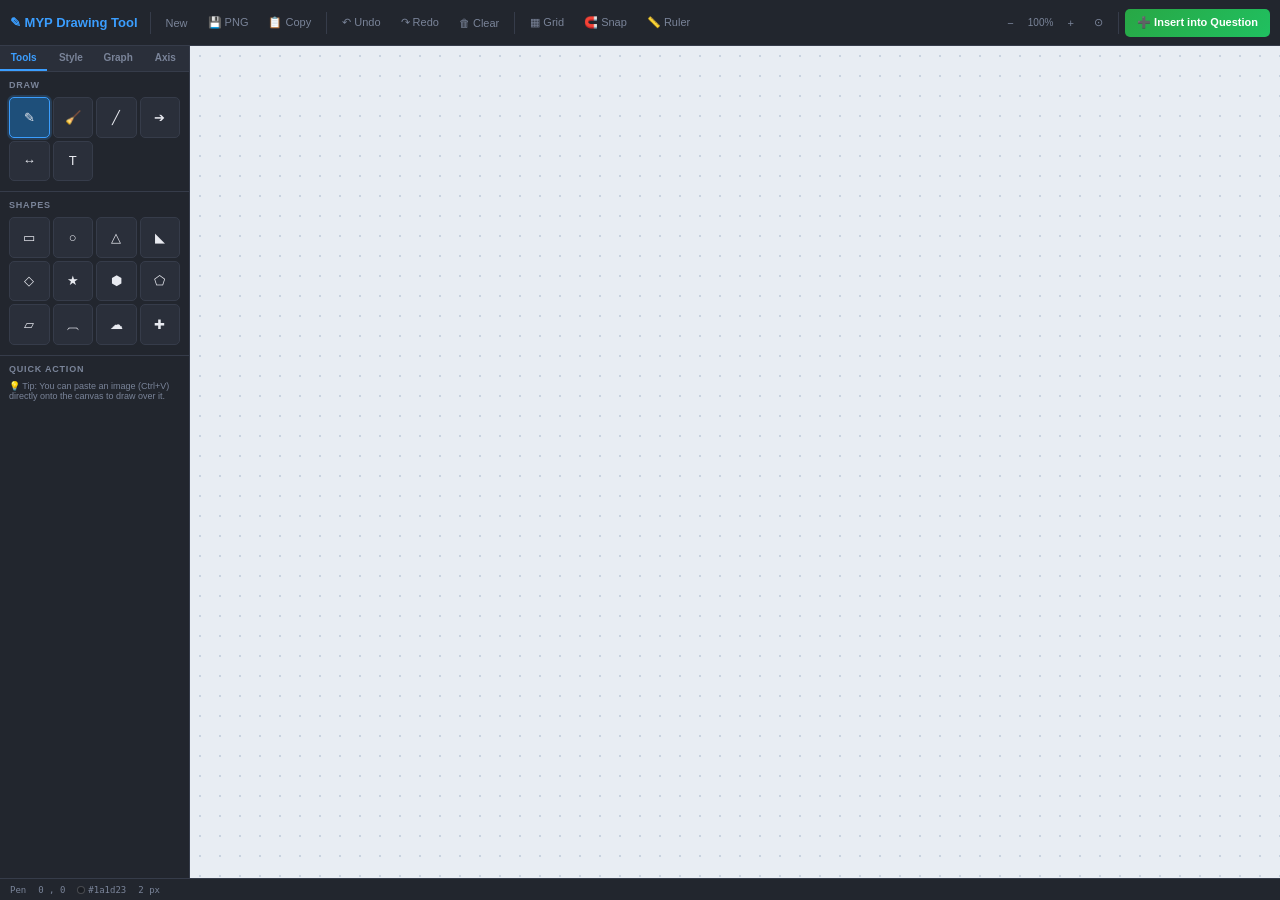
==== drawing-tool.html @ 0ff322f6 "Huge New Update! There is a new added language and there is a new UI. Enjoy!" ====
<!DOCTYPE html>
<html lang="en">
<head>
<meta charset="UTF-8">
<meta name="viewport" content="width=device-width, initial-scale=1.0">
<title>MYP Drawing Tool</title>
<style>
:root{--bg:#1a1d23;--panel:#22262e;--panel2:#2a2f3a;--border:#363c4a;
  --blue:#3b9eff;--bd:#1e4f7a;--green:#3ddc84;--red:#ff5f57;--text:#e8eaf0;--muted:#7a8499;}
*,*::before,*::after{box-sizing:border-box;margin:0;padding:0;}
body{font-family:-apple-system,BlinkMacSystemFont,'Segoe UI',Arial,sans-serif;background:var(--bg);color:var(--text);height:100vh;
  display:flex;flex-direction:column;overflow:hidden;-webkit-font-smoothing:antialiased;}

/* TOPBAR */
#tb{height:46px;background:var(--panel);border-bottom:1px solid var(--border);display:flex;
  align-items:center;padding:0 10px;gap:2px;flex-shrink:0;z-index:50;}
.brand{font-size:13px;font-weight:700;color:var(--blue);margin-right:6px;white-space:nowrap;}
.sp{width:1px;height:22px;background:var(--border);margin:0 4px;flex-shrink:0;}
.tsp{flex:1;}
.b{height:28px;padding:0 8px;border:1px solid transparent;border-radius:5px;background:transparent;
  color:var(--muted);font-family:-apple-system,BlinkMacSystemFont,'Segoe UI',Arial,sans-serif;font-size:11px;font-weight:500;cursor:pointer;
  display:flex;align-items:center;gap:3px;transition:all .12s;white-space:nowrap;flex-shrink:0;}
.b:hover{background:var(--panel2);color:var(--text);border-color:var(--border);}
.b.active{background:var(--bd);color:var(--blue);border-color:var(--blue);}
#ins-btn{height:28px;padding:0 12px;border:none;border-radius:5px;
  background:linear-gradient(135deg,#28a745,#20c060);color:#fff;font-family:-apple-system,BlinkMacSystemFont,'Segoe UI',Arial,sans-serif;
  font-size:11px;font-weight:700;cursor:pointer;white-space:nowrap;flex-shrink:0;transition:opacity .12s;}
#ins-btn:hover{opacity:.85;}

/* BODY */
#body{display:flex;flex:1;overflow:hidden;}

/* SIDEBAR */
#sb{width:190px;background:var(--panel);border-right:1px solid var(--border);
  display:flex;flex-direction:column;flex-shrink:0;overflow:hidden;}
#tabs{display:flex;background:var(--panel2);border-bottom:1px solid var(--border);flex-shrink:0;}
.tab{flex:1;padding:6px 2px;border:none;background:transparent;color:var(--muted);
  font-weight:600;font-size:10px;cursor:pointer;
  border-bottom:2px solid transparent;transition:all .12s;text-align:center;}
.tab:hover{color:var(--text);}
.tab.on{color:var(--blue);border-bottom-color:var(--blue);}
.tp{display:none;flex-direction:column;overflow-y:auto;flex:1;}
.tp.on{display:flex;}
.tp::-webkit-scrollbar{width:3px;}
.tp::-webkit-scrollbar-thumb{background:var(--border);border-radius:2px;}
.sec{padding:8px 9px 10px;border-bottom:1px solid var(--border);}
.sec:last-child{border-bottom:none;}
.st{font-size:9px;font-weight:700;letter-spacing:.8px;text-transform:uppercase;color:var(--muted);margin-bottom:7px;}
.tg{display:grid;grid-template-columns:repeat(4,1fr);gap:3px;}
.tool{aspect-ratio:1;background:var(--panel2);border:1px solid var(--border);border-radius:5px;
  font-size:13px;cursor:pointer;display:flex;align-items:center;justify-content:center;
  transition:all .12s;position:relative;user-select:none;}
.tool:hover{border-color:var(--blue);background:#1e3a54;}
.tool.on{border-color:var(--blue);background:var(--bd);box-shadow:0 0 0 2px rgba(59,158,255,.2);}
.sw-grid{display:grid;grid-template-columns:repeat(5,1fr);gap:3px;margin-bottom:5px;}
.sw{aspect-ratio:1;border-radius:50%;cursor:pointer;border:2px solid transparent;transition:transform .12s,border-color .12s;}
.sw:hover{transform:scale(1.18);}
.sw.on{border-color:#fff;transform:scale(1.1);}
.crow{display:flex;align-items:center;gap:5px;margin-top:3px;}
.crow label{font-size:9px;color:var(--muted);flex:1;}
.crow input[type=color]{width:24px;height:20px;border:1px solid var(--border);border-radius:3px;cursor:pointer;padding:1px;background:var(--panel2);}
.sr{display:flex;align-items:center;gap:5px;margin-bottom:5px;}
.sr label{font-size:9px;color:var(--muted);width:44px;flex-shrink:0;}
.sr input[type=range]{flex:1;height:3px;accent-color:var(--blue);cursor:pointer;}
.sv{font-size:9px;color:var(--blue);width:20px;text-align:right;flex-shrink:0;}

.mr{display:flex;gap:3px;flex-wrap:wrap;}
.mb{flex:1;min-width:26px;padding:4px 2px;background:var(--panel2);border:1px solid var(--border);
  border-radius:4px;color:var(--muted);font-size:9px;font-weight:500;cursor:pointer;text-align:center;transition:all .12s;}
.mb:hover{color:var(--text);border-color:var(--blue);}
.mb.on{background:var(--bd);color:var(--blue);border-color:var(--blue);}

.fb{width:100%;padding:6px;background:var(--blue);border:none;border-radius:5px;color:#fff;
  font-size:11px;font-weight:600;cursor:pointer;transition:background .12s;margin-top:3px;}
.fb:hover{background:#5aacff;}
.fb.danger{background:#7a1515;} .fb.danger:hover{background:#c0392b;}

.rp{display:flex;gap:3px;margin-bottom:4px;}
.rp input{flex:1;width:0;background:var(--panel2);border:1px solid var(--border);border-radius:4px;
  padding:3px 5px;color:var(--text);font-family:monospace;font-size:10px;outline:none;}
.rp input:focus{border-color:var(--blue);}

.fnrow{display:flex;align-items:center;gap:3px;margin-bottom:4px;}
.fdot{width:9px;height:9px;border-radius:50%;flex-shrink:0;cursor:pointer;}
.finp{flex:1;background:var(--panel2);border:1px solid var(--border);border-radius:4px;
  padding:4px 5px;color:var(--text);font-size:10px;outline:none;}
.finp:focus{border-color:var(--blue);}
.fdel{width:17px;height:17px;background:#3a1a1a;border:none;border-radius:3px;color:var(--red);
  font-size:11px;cursor:pointer;display:flex;align-items:center;justify-content:center;flex-shrink:0;}
.fdel:hover{background:#5a2020;}

/* CANVAS */
#cw{flex:1;position:relative;overflow:hidden;
  background:radial-gradient(circle,#c8d3e0 1px,transparent 1px) 0 0/20px 20px,#e8edf3;}
#dc,#gc,#ac,#uc{position:absolute;inset:0;width:100%;height:100%;}
#dc{z-index:1;}#gc{z-index:2;pointer-events:none;}#ac{z-index:3;pointer-events:none;}#uc{z-index:4;}
#to{position:absolute;display:none;z-index:60;}
#ti{border:2px dashed var(--blue);background:rgba(255,255,255,.95);color:#111;
  padding:3px 7px;outline:none;border-radius:4px;min-width:90px;}

/* STATUS */
#sbar{height:22px;background:var(--panel);border-top:1px solid var(--border);display:flex;
  align-items:center;padding:0 10px;gap:12px;font-size:9px;color:var(--muted);
  font-family:monospace;flex-shrink:0;}
.sdot{display:inline-block;width:8px;height:8px;border-radius:50%;margin-right:3px;
  vertical-align:middle;border:1px solid rgba(255,255,255,.2);}
</style>
</head>
<body>

<div id="tb">
  <span class="brand">✎ MYP Drawing Tool</span>
  <div class="sp"></div>
  <button class="b" onclick="newCanvas()">New</button>
  <button class="b" onclick="saveAsPNG()">💾 PNG</button>
  <button class="b" onclick="copyImg()" id="copybtn">📋 Copy</button>
  <div class="sp"></div>
  <button class="b" onclick="undo()">↶ Undo</button>
  <button class="b" onclick="redo()">↷ Redo</button>
  <button class="b" onclick="clearAll()">🗑 Clear</button>
  <div class="sp"></div>
  <button class="b" id="gridbtn" onclick="toggleGrid()">▦ Grid</button>
  <button class="b" id="snapbtn" onclick="toggleSnap()">🧲 Snap</button>
  <button class="b" id="rulerbtn" onclick="toggleRuler()">📏 Ruler</button>
  <div class="tsp"></div>
  <button class="b" onclick="doZoom(-.15)">−</button>
  <span id="zlbl" style="font-size:10px;color:var(--muted);min-width:32px;text-align:center;">100%</span>
  <button class="b" onclick="doZoom(+.15)">+</button>
  <button class="b" onclick="resetZoom()">⊙</button>
  <div class="sp"></div>
  <button id="ins-btn" onclick="insertToQuestion()">➕ Insert into Question</button>
</div>

<div id="body">
<div id="sb">
  <div id="tabs">
    <button class="tab on" onclick="showTab('tools')">Tools</button>
    <button class="tab"    onclick="showTab('style')">Style</button>
    <button class="tab"    onclick="showTab('graph')">Graph</button>
    <button class="tab"    onclick="showTab('axis')">Axis</button>
  </div>

  <!-- TOOLS TAB -->
  <div class="tp on" id="tp-tools">
    <div class="sec">
      <div class="st">Draw</div>
      <div class="tg">
        <div class="tool on" id="t-pen" onclick="setTool('pen')" title="Pen (P)">✎</div>
        <div class="tool" id="t-eraser" onclick="setTool('eraser')" title="Eraser (E)">🧹</div>
        <div class="tool" id="t-line" onclick="setTool('line')" title="Line (L)">╱</div>
        <div class="tool" id="t-arrow" onclick="setTool('arrow')" title="Arrow (A)">➔</div>
        <div class="tool" id="t-dbarrow" onclick="setTool('dbarrow')" title="Double Arrow">↔</div>
        <div class="tool" id="t-text" onclick="setTool('text')" title="Text (T)">T</div>
      </div>
    </div>
    <div class="sec">
      <div class="st">Shapes</div>
      <div class="tg">
        <div class="tool" id="t-rect" onclick="setTool('rect')" title="Rectangle (R)">▭</div>
        <div class="tool" id="t-circle" onclick="setTool('circle')" title="Circle (C)">○</div>
        <div class="tool" id="t-triangle" onclick="setTool('triangle')" title="Triangle">△</div>
        <div class="tool" id="t-rtri" onclick="setTool('rtri')" title="Right Triangle">◣</div>
        <div class="tool" id="t-diamond" onclick="setTool('diamond')" title="Diamond">◇</div>
        <div class="tool" id="t-star" onclick="setTool('star')" title="Star">★</div>
        <div class="tool" id="t-hexagon" onclick="setTool('hexagon')" title="Hexagon">⬢</div>
        <div class="tool" id="t-pentagon" onclick="setTool('pentagon')" title="Pentagon">⬠</div>
        <div class="tool" id="t-parallelogram" onclick="setTool('parallelogram')" title="Parallelogram">▱</div>
        <div class="tool" id="t-trapezoid" onclick="setTool('trapezoid')" title="Trapezoid">⏠</div>
        <div class="tool" id="t-cloud" onclick="setTool('cloud')" title="Cloud">☁</div>
        <div class="tool" id="t-cross" onclick="setTool('cross')" title="Cross">✚</div>
      </div>
    </div>
    <div class="sec" id="txt-opts" style="display:none;">
      <div class="st">Text Settings</div>
      <div class="sr"><label>Size</label>
        <input type="range" id="tszsl" min="8" max="72" value="18" oninput="setTxtSize(+this.value)">
        <span class="sv" id="tszv">18</span></div>
      <div class="mr">
        <button class="mb on" id="ts-n" onclick="setTxtStyle('normal')">Aa</button>
        <button class="mb" id="ts-b" onclick="setTxtStyle('bold')"><b>B</b></button>
        <button class="mb" id="ts-i" onclick="setTxtStyle('italic')"><i>I</i></button>
      </div>
    </div>
    <div class="sec">
      <div class="st">Quick Action</div>
      <p style="font-size:9px;color:var(--muted);line-height:1.2;margin-bottom:8px;">💡 Tip: You can paste an image (Ctrl+V) directly onto the canvas to draw over it.</p>
    </div>
  </div>

  <!-- STYLE TAB -->
  <div class="tp" id="tp-style">
    <div class="sec">
      <div class="st">Stroke Color</div>
      <div class="sw-grid" id="sw-stroke"></div>
      <div class="crow"><label>Custom</label>
        <input type="color" id="cstroke" value="#1a1d23" onchange="setStroke(this.value)">
        <span id="shex" style="font-size:9px;font-family:monospace;color:var(--muted);">#1a1d23</span>
      </div>
    </div>
    <div class="sec">
      <div class="st">Fill Mode</div>
      <div class="mr" style="margin-bottom:8px;">
        <button class="mb on" id="fill-none"  onclick="setFillMode('none')">None</button>
        <button class="mb"    id="fill-solid" onclick="setFillMode('solid')">Solid</button>
      </div>
      <div class="sw-grid" id="sw-fill"></div>
      <div class="crow"><label>Custom</label>
        <input type="color" id="cfill" value="#e8f4ff" onchange="setFillCol(this.value)">
      </div>
    </div>
    <div class="sec">
      <div class="st">Line Style</div>
      <div class="sr"><label>Width</label>
        <input type="range" id="szsl" min="1" max="50" value="2" oninput="setSize(+this.value)">
        <span class="sv" id="szv">2</span></div>
      <div class="sr"><label>Opacity</label>
        <input type="range" id="opsl" min="5" max="100" value="100" oninput="setOpacity(+this.value)">
        <span class="sv" id="opv">100</span></div>
      <div class="mr">
        <button class="mb on" id="ls-solid" onclick="setLS('solid')">—</button>
        <button class="mb" id="ls-dashed" onclick="setLS('dashed')">- -</button>
        <button class="mb" id="ls-dotted" onclick="setLS('dotted')">. .</button>
      </div>
    </div>
  </div>

  <!-- GRAPH TAB -->
  <div class="tp" id="tp-graph">
    <div class="sec">
      <div class="st">Function Plotter</div>
      <div id="fnlist"></div>
      <button class="mb" style="width:100%;margin-bottom:5px;" onclick="addFn()">+ Add Function</button>
      <button class="fb" onclick="plotGraph()">📈 Plot Functions</button>
    </div>
    <div class="sec">
      <div class="st">Range</div>
      <div class="rp"><span>x</span><input type="number" id="xmin" value="-10"><input type="number" id="xmax" value="10"></div>
      <div class="rp"><span>y</span><input type="number" id="ymin" value="-10"><input type="number" id="ymax" value="10"></div>
      <div class="mr">
        <button class="mb" onclick="zoomInG()">In</button>
        <button class="mb" onclick="zoomOutG()">Out</button>
        <button class="mb" onclick="resetGV()">Reset</button>
      </div>
    </div>
  </div>

  <!-- AXIS TAB -->
  <div class="tp" id="tp-axis">
    <div class="sec">
      <div class="st">Axis Builder</div>
      <p style="font-size:9px;color:var(--muted);margin-bottom:8px;">Drag on canvas to place an axis manually with these settings.</p>
      <div class="mr" style="margin-bottom:8px;">
        <button class="mb on" id="ax-x"  onclick="setAxDir('x')">→ x</button>
        <button class="mb"    id="ax-y"  onclick="setAxDir('y')">↑ y</button>
        <button class="mb"    id="ax-xy" onclick="setAxDir('xy')">⊕ Both</button>
      </div>
      <button class="fb" onclick="setTool('axis')" id="t-axis">✍ Draw Axis</button>
    </div>
    <div class="sec">
      <div class="st">Settings</div>
      <div class="sr"><label>Step</label><input type="range" id="axstep" min="1" max="20" value="1" oninput="axStep=+this.value;document.getElementById('axstepv').textContent=this.value"><span class="sv" id="axstepv">1</span></div>
      <div class="sr"><label>Start</label><input type="range" id="axstart" min="-50" max="50" value="0" oninput="axStart=+this.value;document.getElementById('axstartv').textContent=this.value"><span class="sv" id="axstartv">0</span></div>
      <div class="mr">
        <button class="mb on" id="lbl-y" onclick="setAxLbls(true)">Labels ✔</button>
        <button class="mb"    id="lbl-n" onclick="setAxLbls(false)">No Labels</button>
      </div>
    </div>
    <button class="fb danger" onclick="clearAxes()" style="margin:10px;">Clear All Axes</button>
  </div>
</div>

<div id="cw">
  <canvas id="dc"></canvas>
  <canvas id="gc"></canvas>
  <canvas id="ac"></canvas>
  <canvas id="uc"></canvas>
  <div id="to"><input id="ti" type="text" placeholder="Type here..." onkeydown="commitTxt(event)"></div>
</div>
</div>

<div id="sbar">
  <span id="st-tool">Pen</span>
  <span id="st-pos">0 , 0</span>
  <span><span class="sdot" id="scdot" style="background:#1a1d23;"></span><span id="schex">#1a1d23</span></span>
  <span id="stsz">2 px</span>
  <span id="stmsg" style="color:var(--green);margin-left:auto;"></span>
</div>

<script>
const dC=document.getElementById('dc'),gC=document.getElementById('gc');
const aC=document.getElementById('ac'),uC=document.getElementById('uc');
const dX=dC.getContext('2d'),gX=gC.getContext('2d'),aX=aC.getContext('2d'),uX=uC.getContext('2d');

let tool='pen',strokeCol='#1a1d23',fillCol='rgba(59,158,255,0.12)',fillMode='none';
let sz=2,op=1,ls='solid',txtSize=18,txtStyle='normal';
let drawing=false,sx=0,sy=0,snapOn=false,showRuler=false,zoomLvl=1,showGrid=false;
let history=[],redoStack=[],txtPos={x:0,y:0};
const SNAP=15;

let axDir='x',axStep=1,axStart=0,axLabels=true,axOrigStyle='zero',axTickSz=8,axColor='#1a1d23';
let axesDrawn=[];
let fns=[],fnCols=['#e74c3c','#3b9eff','#3ddc84','#f5a623','#b983ff','#ff6ec7','#00cfc1'],fnCI=0;

const SCOLS=['#1a1d23','#e74c3c','#3b9eff','#3ddc84','#f5a623','#b983ff','#ff6ec7','#00cfc1','#ff8c42','#ffffff'];
const FCOLS=['rgba(231,76,60,.15)','rgba(59,158,255,.12)','rgba(61,220,132,.12)','rgba(245,166,35,.15)','rgba(185,131,255,.12)','rgba(0,207,193,.12)','rgba(255,255,255,.7)','rgba(200,210,230,.3)'];
const AXCOLS=['#1a1d23','#444','#888','#e74c3c','#3b9eff','#3ddc84'];

function init(){
  resize();
  window.addEventListener('resize',()=>{resize();redrawAll();});
  buildAllSwatches();
  addFn();addFn();
  requestAnimationFrame(()=>saveHist());
  
  // Image Paste Support
  window.addEventListener('paste', e => {
      const items = (e.clipboardData || e.originalEvent.clipboardData).items;
      for (const item of items) {
          if (item.type.indexOf('image') !== -1) {
              const blob = item.getAsFile();
              const reader = new FileReader();
              reader.onload = event => {
                  const img = new Image();
                  img.onload = () => {
                      // Center the image if it's large, or place at 50,50
                      const x = 50, y = 50;
                      dX.drawImage(img, x, y);
                      saveHist();
                      flash('✓ Image Pasted!');
                  };
                  img.src = event.target.result;
              };
              reader.readAsDataURL(blob);
          }
      }
  });
}

function resize(){
  const wr=document.getElementById('cw'),w=wr.clientWidth,h=wr.clientHeight;
  [dC,gC,aC,uC].forEach(c=>{c.width=w;c.height=h;});
}

function redrawAll(){
  if(history.length)dX.putImageData(history[history.length-1],0,0);
  redrawAxes();
}

function showTab(id){
  document.querySelectorAll('.tab').forEach((t,i)=>t.classList.toggle('on',['tools','style','graph','axis'][i]===id));
  document.querySelectorAll('.tp').forEach(p=>p.classList.remove('on'));
  document.getElementById('tp-'+id).classList.add('on');
}

function setTool(t){
  tool=t;
  document.querySelectorAll('.tool').forEach(b=>b.classList.remove('on'));
  const btn=document.getElementById('t-'+t);if(btn)btn.classList.add('on');
  document.getElementById('txt-opts').style.display=t==='text'?'block':'none';
  if(t==='axis') showTab('axis');
  uC.style.cursor=t==='text'?'text':t==='eraser'?'cell':'crosshair';
  document.getElementById('st-tool').textContent=t.charAt(0).toUpperCase()+t.slice(1);
}

function setStroke(c){
  strokeCol=c;
  document.querySelectorAll('#sw-stroke .sw').forEach((s,i)=>s.classList.toggle('on',SCOLS[i]===c));
  document.getElementById('cstroke').value=c.startsWith('#')&&c.length===7?c:'#000000';
  document.getElementById('shex').textContent=c;
  document.getElementById('scdot').style.background=c;
  document.getElementById('schex').textContent=c;
}
function setFillCol(c){fillCol=c;}
function setFillMode(m){fillMode=m;document.getElementById('fill-none').classList.toggle('on',m==='none');document.getElementById('fill-solid').classList.toggle('on',m==='solid');}
function setSize(s){sz=s;document.getElementById('szv').textContent=s;document.getElementById('stsz').textContent=s+' px';}
function setOpacity(o){op=o/100;document.getElementById('opv').textContent=o;}
function setLS(s){ls=s;['solid','dashed','dotted'].forEach(x=>document.getElementById('ls-'+x).classList.toggle('on',x===s));}
function setTxtSize(s){txtSize=s;document.getElementById('tszv').textContent=s;}
function setTxtStyle(s){txtStyle=s;['n','b','i'].forEach(x=>document.getElementById('ts-'+x).classList.toggle('on',['normal','bold','italic'][['n','b','i'].indexOf(x)]===s));}
function setAxDir(d){axDir=d;['x','y','xy'].forEach(x=>document.getElementById('ax-'+x).classList.toggle('on',x===d));}
function setAxLbls(v){axLabels=v;document.getElementById('lbl-y').classList.toggle('on',v);document.getElementById('lbl-n').classList.toggle('on',!v);}\n
function buildAllSwatches(){
  bsw('sw-stroke',SCOLS,setStroke,strokeCol,false);
  bsw('sw-fill',FCOLS,setFillCol,null,true);
  bsw('sw-axis',AXCOLS,c=>{axColor=c;},axColor,false);
}
function bsw(id,cols,fn,active,isFill){
  const el=document.getElementById(id);el.innerHTML='';
  cols.forEach(c=>{
    const d=document.createElement('div');
    d.className='sw'+(c===active?' on':'');
    d.style.background=c;
    if(c==='#ffffff')d.style.border='2px solid #555';
    if(isFill)d.style.border='2px solid rgba(255,255,255,.15)';
    d.onclick=()=>fn(c);
    el.appendChild(d);
  });
}

uC.addEventListener('mousedown',e=>onDown(e));
uC.addEventListener('mousemove',e=>onMove(e));
uC.addEventListener('mouseup',e=>onUp(e));
function getXY(e){
  const r=uC.getBoundingClientRect();
  let x=(e.clientX-r.left)/zoomLvl,y=(e.clientY-r.top)/zoomLvl;
  if(snapOn){x=Math.round(x/SNAP)*SNAP;y=Math.round(y/SNAP)*SNAP;}
  return[x,y];
}
function onDown(e){const[x,y]=getXY(e);if(tool==='text'){showTxtInput(x,y);return;}drawing=true;sx=x;sy=y;if(tool==='pen'||tool==='eraser'){applyStyle(dX);dX.beginPath();dX.moveTo(x,y);}}
function onMove(e){
  const[x,y]=getXY(e);
  document.getElementById('st-pos').textContent=`${Math.round(x)} , ${Math.round(y)}`;
  if(showRuler)drawRulerLines(x,y);
  if(!drawing)return;
  if(tool==='pen'||tool==='eraser'){applyStyle(dX);dX.lineTo(x,y);dX.stroke();}
  else{uX.clearRect(0,0,uC.width,uC.height);drawShape(uX,tool,sx,sy,x,y);}
}
function onUp(e){
  if(!drawing)return;drawing=false;
  const[x,y]=getXY(e);
  if(tool!=='pen'&&tool!=='eraser'){
    if(tool==='axis')commitAxis(sx,sy,x,y);
    else drawShape(dX,tool,sx,sy,x,y);
    uX.clearRect(0,0,uC.width,uC.height);
  }
  saveHist();
}

function applyStyle(ctx){
  ctx.globalAlpha=op;
  ctx.strokeStyle=tool==='eraser'?'#ffffff':strokeCol;
  ctx.fillStyle=fillCol;
  ctx.lineWidth=tool==='eraser'?sz*4:sz;
  ctx.lineCap='round';ctx.lineJoin='round';
  if(ls==='dashed')ctx.setLineDash([sz*3,sz*2]);
  else if(ls==='dotted')ctx.setLineDash([sz,sz*2.5]);
  else ctx.setLineDash([]);
}

function drawShape(ctx,t,x1,y1,x2,y2){
  applyStyle(ctx);ctx.beginPath();
  if(t==='line'){ctx.moveTo(x1,y1);ctx.lineTo(x2,y2);ctx.stroke();}
  else if(t==='arrow')drawArrow(ctx,x1,y1,x2,y2,false);
  else if(t==='dbarrow')drawArrow(ctx,x1,y1,x2,y2,true);
  else if(t==='rect'){if(fillMode==='solid')ctx.fillRect(x1,y1,x2-x1,y2-y1);ctx.strokeRect(x1,y1,x2-x1,y2-y1);}
  else if(t==='circle'){const rx=Math.abs(x2-x1)/2,ry=Math.abs(y2-y1)/2;ctx.ellipse((x1+x2)/2,(y1+y2)/2,rx||1,ry||1,0,0,Math.PI*2);if(fillMode==='solid')ctx.fill();ctx.stroke();}
  else if(t==='triangle'){ctx.moveTo((x1+x2)/2,y1);ctx.lineTo(x2,y2);ctx.lineTo(x1,y2);ctx.closePath();if(fillMode==='solid')ctx.fill();ctx.stroke();}
  else if(t==='rtri'){ctx.moveTo(x1,y2);ctx.lineTo(x2,y2);ctx.lineTo(x1,y1);ctx.closePath();if(fillMode==='solid')ctx.fill();ctx.stroke();}
  else if(t==='diamond'){const mx=(x1+x2)/2,my=(y1+y2)/2;ctx.moveTo(mx,y1);ctx.lineTo(x2,my);ctx.lineTo(mx,y2);ctx.lineTo(x1,my);ctx.closePath();if(fillMode==='solid')ctx.fill();ctx.stroke();}
  else if(t==='star')drawPoly(ctx,x1,y1,x2,y2,5,true);
  else if(t==='hexagon')drawPoly(ctx,x1,y1,x2,y2,6,false);
  else if(t==='pentagon')drawPoly(ctx,x1,y1,x2,y2,5,false);
  else if(t==='parallelogram'){const sk=(x2-x1)*.2;ctx.moveTo(x1+sk,y1);ctx.lineTo(x2,y1);ctx.lineTo(x2-sk,y2);ctx.lineTo(x1,y2);ctx.closePath();if(fillMode==='solid')ctx.fill();ctx.stroke();}
  else if(t==='trapezoid'){const sk=(x2-x1)*.2;ctx.moveTo(x1+sk,y1);ctx.lineTo(x2-sk,y1);ctx.lineTo(x2,y2);ctx.lineTo(x1,y2);ctx.closePath();if(fillMode==='solid')ctx.fill();ctx.stroke();}
  else if(t==='cloud')drawCloud(ctx,x1,y1,x2,y2);
  else if(t==='cross')drawCross(ctx,x1,y1,x2,y2);
}
function drawArrow(ctx,x1,y1,x2,y2,dbl){
  const hl=Math.max(12,sz*4),ang=Math.atan2(y2-y1,x2-x1);
  ctx.moveTo(x1,y1);ctx.lineTo(x2,y2);ctx.stroke();ctx.beginPath();
  ctx.moveTo(x2,y2);ctx.lineTo(x2-hl*Math.cos(ang-Math.PI/7),y2-hl*Math.sin(ang-Math.PI/7));
  ctx.moveTo(x2,y2);ctx.lineTo(x2-hl*Math.cos(ang+Math.PI/7),y2-hl*Math.sin(ang+Math.PI/7));
  if(dbl){ctx.moveTo(x1,y1);ctx.lineTo(x1+hl*Math.cos(ang-Math.PI/7),y1+hl*Math.sin(ang-Math.PI/7));ctx.moveTo(x1,y1);ctx.lineTo(x1+hl*Math.cos(ang+Math.PI/7),y1+hl*Math.sin(ang+Math.PI/7));}
  ctx.stroke();
}
function drawPoly(ctx,x1,y1,x2,y2,sides,star){
  const cx=(x1+x2)/2,cy=(y1+y2)/2,r=Math.min(Math.abs(x2-x1),Math.abs(y2-y1))/2;
  const inner=r*.4,pts=star?sides*2:sides;
  ctx.beginPath();
  for(let i=0;i<pts;i++){const ang=i*(Math.PI*2/pts)-Math.PI/2,rad=(star&&i%2===1)?inner:r;i===0?ctx.moveTo(cx+rad*Math.cos(ang),cy+rad*Math.sin(ang)):ctx.lineTo(cx+rad*Math.cos(ang),cy+rad*Math.sin(ang));}
  ctx.closePath();if(fillMode==='solid')ctx.fill();ctx.stroke();
}
function drawCloud(ctx,x1,y1,x2,y2){
  const cx=(x1+x2)/2,cy=(y1+y2)/2,w=Math.abs(x2-x1)/2,h=Math.abs(y2-y1)/2;
  [{x:cx,y:cy-h*.3,r:w*.35},{x:cx-w*.3,y:cy+h*.1,r:w*.25},{x:cx+w*.3,y:cy+h*.1,r:w*.25},{x:cx-w*.55,y:cy+h*.4,r:w*.2},{x:cx+w*.55,y:cy+h*.4,r:w*.2},{x:cx,y:cy+h*.5,r:w*.35}]
  .forEach(b=>{ctx.beginPath();ctx.arc(b.x,b.y,b.r,0,Math.PI*2);if(fillMode==='solid')ctx.fill();ctx.stroke();});
}
function drawCross(ctx,x1,y1,x2,y2){
  const w=Math.abs(x2-x1),h=Math.abs(y2-y1),t=Math.min(w,h)*.3;
  const lx=Math.min(x1,x2),ly=Math.min(y1,y2),cx=lx+w/2,cy=ly+h/2;
  ctx.beginPath();
  ctx.moveTo(cx-t/2,ly);ctx.lineTo(cx+t/2,ly);ctx.lineTo(cx+t/2,cy-t/2);ctx.lineTo(lx+w,cy-t/2);
  ctx.lineTo(lx+w,cy+t/2);ctx.lineTo(cx+t/2,cy+t/2);ctx.lineTo(cx+t/2,ly+h);ctx.lineTo(cx-t/2,ly+h);
  ctx.lineTo(cx-t/2,cy+t/2);ctx.lineTo(lx,cy+t/2);ctx.lineTo(lx,cy-t/2);ctx.lineTo(cx-t/2,cy-t/2);
  ctx.closePath();if(fillMode==='solid')ctx.fill();ctx.stroke();
}

function commitAxis(x1,y1,x2,y2){
  const a={x1,y1,x2,y2,dir:axDir,step:axStep,start:axStart,labels:axLabels,origStyle:axOrigStyle,tickSz:axTickSz,color:axColor};
  axesDrawn.push(a);renderAxis(aX,a);
}
function redrawAxes(){aX.clearRect(0,0,aC.width,aC.height);axesDrawn.forEach(a=>renderAxis(aX,a));}
function clearAxes(){axesDrawn=[];aX.clearRect(0,0,aC.width,aC.height);}

function renderAxis(ctx,a){
  ctx.save();
  if(a.dir==='x'||a.dir==='xy')drawSingleAxis(ctx,a,'x');
  if(a.dir==='y'||a.dir==='xy')drawSingleAxis(ctx,a,'y');
  ctx.restore();
}
function drawSingleAxis(ctx,a,dir){
  const isX=dir==='x';
  const{x1,y1,x2,y2,step,start,labels,origStyle,tickSz,color}=a;
  const ax1=x1,ay1=y1,ax2=isX?x2:x1,ay2=isX?y1:y2;
  const len=isX?Math.abs(x2-x1):Math.abs(y2-y1);
  const sign=isX?(x2>x1?1:-1):(y2>y1?1:-1);
  ctx.strokeStyle=color;ctx.fillStyle=color;ctx.lineWidth=2;ctx.lineCap='round';ctx.setLineDash([]);
  ctx.beginPath();ctx.moveTo(ax1,ay1);ctx.lineTo(ax2,ay2);ctx.stroke();
  const pixPerStep=len/Math.max(1,Math.round(len/(tickSz*5)))*step;
  const nTicks=Math.floor(len/pixPerStep);
  ctx.font='10px monospace';
  for(let i=1;i<=nTicks;i++){
    const px=isX?ax1+sign*i*pixPerStep:ax1,py=isX?ay1:ay1+sign*i*pixPerStep;
    ctx.beginPath();
    ctx.moveTo(isX?px:px-tickSz/2,isX?py-tickSz/2:py);
    ctx.lineTo(isX?px:px+tickSz/2,isX?py+tickSz/2:py);
    ctx.stroke();
    if(labels){const val=start+(i*step);ctx.textAlign='center';ctx.fillText(val,isX?px:px-(tickSz+10),isX?py+(tickSz+12):py+4);}
  }
}

function showTxtInput(x,y){
  txtPos={x,y};
  const ov=document.getElementById('to'),inp=document.getElementById('ti');
  ov.style.display='block';ov.style.left=x+'px';ov.style.top=(y-22)+'px';
  inp.style.fontSize=txtSize+'px';inp.style.fontWeight=txtStyle==='bold'?'700':'400';inp.style.fontStyle=txtStyle==='italic'?'italic':'normal';inp.style.color=strokeCol;inp.value='';inp.focus();
}
function commitTxt(e){
  if(e.key==='Enter'||e.key==='Escape'){
    const v=document.getElementById('ti').value;
    if(v&&e.key==='Enter'){dX.globalAlpha=op;dX.fillStyle=strokeCol;dX.font=`${txtStyle==='italic'?'italic ':''} ${txtStyle==='bold'?'700':'400'} ${txtSize}px sans-serif`;dX.fillText(v,txtPos.x,txtPos.y);saveHist();}
    document.getElementById('to').style.display='none';
  }
}

function drawRulerLines(mx,my){
  uX.clearRect(0,0,uC.width,uC.height);
  uX.strokeStyle='rgba(59,158,255,.4)';uX.lineWidth=1;uX.setLineDash([4,4]);
  uX.beginPath();uX.moveTo(mx,0);uX.lineTo(mx,uC.height);uX.stroke();
  uX.beginPath();uX.moveTo(0,my);uX.lineTo(uC.width,my);uX.stroke();
  uX.setLineDash([]);uX.fillStyle='rgba(59,158,255,.9)';uX.font='9px monospace';
  uX.fillText(`${Math.round(mx)},${Math.round(my)}`,mx+5,my-4);
}

function addFn(){const def=['sin(x)','x^2/4','cos(x)','tan(x)','sqrt(abs(x))','1/x'];fns.push({expr:fns.length<def.length?def[fns.length]:'',color:fnCols[fnCI++%fnCols.length]});renderFnList();}
function renderFnList(){
  const el=document.getElementById('fnlist');el.innerHTML='';
  fns.forEach((fn,i)=>{
    const r=document.createElement('div');r.className='fnrow';
    r.innerHTML=`<div class=\"fdot\" style=\"background:${fn.color}\" onclick=\"cycleFnC(${i})\"></div><input class=\"finp\" value=\"${fn.expr}\" placeholder=\"sin(x)\" oninput=\"fns[${i}].expr=this.value;plotGraph()\"><button class=\"fdel\" onclick=\"rmFn(${i})\">×</button>`;
    el.appendChild(r);
  });
}
function cycleFnC(i){fns[i].color=fnCols[fnCI++%fnCols.length];renderFnList();plotGraph();}
function rmFn(i){fns.splice(i,1);renderFnList();plotGraph();}

function plotGraph(){
  const W=gC.width,H=gC.height;gX.clearRect(0,0,W,H);
  const xmin=+document.getElementById('xmin').value,xmax=+document.getElementById('xmax').value;
  const ymin=+document.getElementById('ymin').value,ymax=+document.getElementById('ymax').value;
  if(xmin>=xmax||ymin>=ymax)return;
  const tX=v=>((v-xmin)/(xmax-xmin))*W,tY=v=>H-((v-ymin)/(ymax-ymin))*H;
  gX.fillStyle='rgba(255,255,255,0.93)';gX.fillRect(0,0,W,H);
  const xs=calcStep(xmax-xmin),ys=calcStep(ymax-ymin);
  gX.strokeStyle='rgba(0,0,0,.05)';gX.lineWidth=1;
  for(let gx=Math.ceil(xmin/xs)*xs;gx<=xmax;gx+=xs){gX.beginPath();gX.moveTo(tX(gx),0);gX.lineTo(tX(gx),H);gX.stroke();}
  for(let gy=Math.ceil(ymin/ys)*ys;gy<=ymax;gy+=ys){gX.beginPath();gX.moveTo(0,tY(gy));gX.lineTo(W,tY(gy));gX.stroke();}
  gX.strokeStyle='rgba(0,0,0,.4)';gX.lineWidth=1.5;gX.setLineDash([]);
  const ax0=xmin<=0&&0<=xmax?tX(0):null,ay0=ymin<=0&&0<=ymax?tY(0):null;
  if(ay0!=null){gX.beginPath();gX.moveTo(0,ay0);gX.lineTo(W,ay0);gX.stroke();}
  if(ax0!=null){gX.beginPath();gX.moveTo(ax0,H);gX.lineTo(ax0,0);gX.stroke();}
  gX.fillStyle='rgba(0,0,0,.45)';gX.font='9px monospace';
  for(let gx=Math.ceil(xmin/xs)*xs;gx<=xmax;gx+=xs){if(Math.abs(gx)<xs*.01)continue;gX.textAlign='center';gX.fillText(nFmt(gx),tX(gx),ay0!=null?ay0+12:H-4);}
  for(let gy=Math.ceil(ymin/ys)*ys;gy<=ymax;gy+=ys){if(Math.abs(gy)<ys*.01)continue;gX.textAlign='right';gX.fillText(nFmt(gy),ax0!=null?ax0-5:5,tY(gy)+4);}
  fns.forEach(fn=>{
    if(!fn.expr.trim())return;
    gX.strokeStyle=fn.color;gX.lineWidth=2.5;gX.beginPath();let first=true;
    for(let px=0;px<=W*2;px++){
      const x=xmin+(px/(W*2))*(xmax-xmin);let y;
      try{y=evalFn(fn.expr,x);}catch(e){first=true;continue;}
      if(!isFinite(y)||isNaN(y)||Math.abs(y)>1e7){first=true;continue;}
      const cy=tY(y);if(first){gX.moveTo(tX(x),cy);first=false;}else gX.lineTo(tX(x),cy);
    }
    gX.stroke();
  });
}
function calcStep(r){const raw=r/8,mag=Math.pow(10,Math.floor(Math.log10(raw))),n=raw/mag;return n<1.5?mag:n<3.5?2*mag:n<7.5?5*mag:10*mag;}
function nFmt(n){if(Math.abs(n)>=1000)return n.toExponential(0);return parseFloat(n.toPrecision(4)).toString();}
function evalFn(expr,x){
  let e=expr.replace(/\^/g,'**').replace(/\bsin\b/g,'Math.sin').replace(/\bcos\b/g,'Math.cos').replace(/\btan\b/g,'Math.tan').replace(/\bsqrt\b/g,'Math.sqrt').replace(/\babs\b/g,'Math.abs').replace(/\bln\b/g,'Math.log').replace(/\bpi\b/gi,'Math.PI').replace(/\be\b/g,'Math.E').replace(/(\d)(x)/g,'$1*$2');
  return Function('"use strict";var x=arguments[0];return('+e+')')(x);
}

function saveHist(){
  if(dC.width===0||dC.height===0)return;
  history.push(dX.getImageData(0,0,dC.width,dC.height));
  if(history.length>50)history.shift();
  redoStack=[];
}
function undo(){if(history.length<=1)return;redoStack.push(history.pop());dX.putImageData(history[history.length-1],0,0);}
function redo(){if(!redoStack.length)return;const s=redoStack.pop();history.push(s);dX.putImageData(s,0,0);}

function clearAll(){if(!confirm('Clear everything?'))return;dX.clearRect(0,0,dC.width,dC.height);gX.clearRect(0,0,gC.width,gC.height);clearAxes();saveHist();}
function newCanvas(){if(!confirm('Start fresh?'))return;dX.clearRect(0,0,dC.width,dC.height);gX.clearRect(0,0,gC.width,gC.height);clearAxes();history=[];saveHist();}

function mergedCanvas(){
  const m=document.createElement('canvas');m.width=dC.width;m.height=dC.height;
  const mx=m.getContext('2d');mx.fillStyle='white';mx.fillRect(0,0,m.width,m.height);
  mx.drawImage(gC,0,0);mx.drawImage(aC,0,0);mx.drawImage(dC,0,0);return m;
}
function saveAsPNG(){const a=document.createElement('a');a.download='drawing.png';a.href=mergedCanvas().toDataURL();a.click();}
async function copyImg(){mergedCanvas().toBlob(async b=>{try{await navigator.clipboard.write([new ClipboardItem({'image/png':b})]);flash('✓ Copied!');}catch(e){flash('⚠️ Copy failed');}});}

function insertToQuestion(){
  const dataURL=mergedCanvas().toDataURL('image/png');
  if(window.parent&&window.parent!==window){
    window.parent.postMessage({type:'myp-drawing-insert',dataURL},'*');
    flash('✓ Inserted!',3000);
  }
}

function doZoom(d){zoomLvl=Math.max(.2,Math.min(5,zoomLvl+d));document.getElementById('zlbl').textContent=Math.round(zoomLvl*100)+'%';[dC,gC,aC].forEach(c=>{c.style.transform=`scale(${zoomLvl})`;c.style.transformOrigin='top left';});}
function resetZoom(){zoomLvl=1;document.getElementById('zlbl').textContent='100%';[dC,gC,aC].forEach(c=>{c.style.transform='';c.style.transformOrigin='';});}
function toggleGrid(){showGrid=!showGrid;document.getElementById('gridbtn').classList.toggle('active',showGrid);const wr=document.getElementById('cw');wr.style.backgroundImage=showGrid?'linear-gradient(rgba(0,90,150,.08) 1px,transparent 1px),linear-gradient(90deg,rgba(0,90,150,.08) 1px,transparent 1px)':'';}
function toggleSnap(){snapOn=!snapOn;document.getElementById('snapbtn').classList.toggle('active',snapOn);}
function toggleRuler(){showRuler=!showRuler;document.getElementById('rulerbtn').classList.toggle('active',showRuler);if(!showRuler)uX.clearRect(0,0,uC.width,uC.height);}

function flash(msg,dur=2200){const el=document.getElementById('stmsg');el.textContent=msg;clearTimeout(flash._t);flash._t=setTimeout(()=>el.textContent='',dur);}

document.addEventListener('keydown',e=>{
  if(e.target.tagName==='INPUT')return;
  const map={p:'pen',e:'eraser',l:'line',a:'arrow',r:'rect',c:'circle',t:'text'};
  if(map[e.key])setTool(map[e.key]);
  if(e.ctrlKey||e.metaKey){
    if(e.key==='z'){e.preventDefault();undo();}
    if(e.key==='y'){e.preventDefault();redo();}
  }
});

window.addEventListener('message', e => { if(e.data && e.data.type === 'myp-request-insert') insertToQuestion(); });

init();
</script>
</body>
</html>
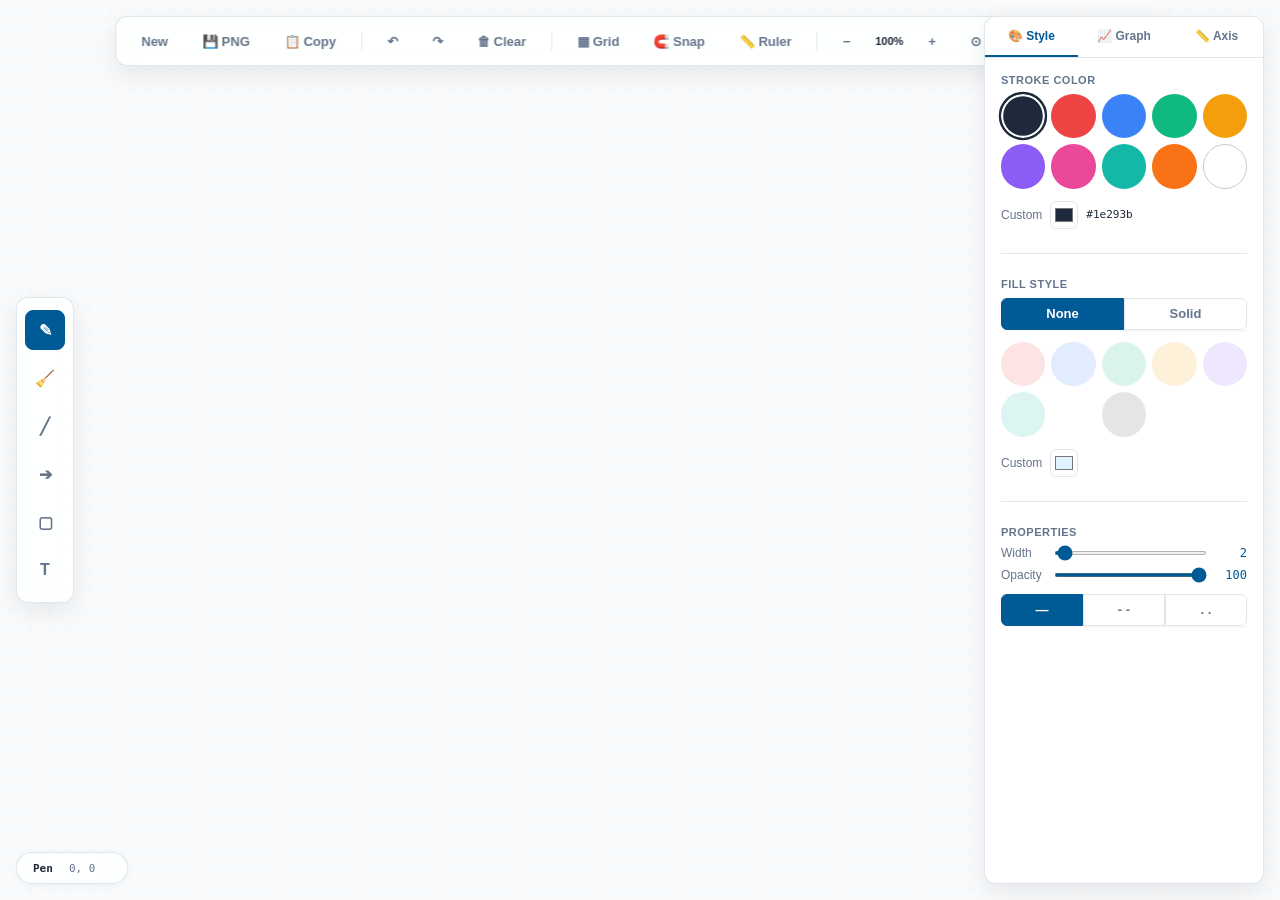
==== commit 95d12b9d: "Add files via upload" ====
--- a/drawing-tool.html
+++ b/drawing-tool.html
@@ -3,641 +3,759 @@
 <head>
 <meta charset="UTF-8">
 <meta name="viewport" content="width=device-width, initial-scale=1.0">
-<title>MYP Drawing Tool</title>
+<title>CheeseLabs Drawing Tool</title>
 <style>
-:root{--bg:#1a1d23;--panel:#22262e;--panel2:#2a2f3a;--border:#363c4a;
-  --blue:#3b9eff;--bd:#1e4f7a;--green:#3ddc84;--red:#ff5f57;--text:#e8eaf0;--muted:#7a8499;}
-*,*::before,*::after{box-sizing:border-box;margin:0;padding:0;}
-body{font-family:-apple-system,BlinkMacSystemFont,'Segoe UI',Arial,sans-serif;background:var(--bg);color:var(--text);height:100vh;
-  display:flex;flex-direction:column;overflow:hidden;-webkit-font-smoothing:antialiased;}
-
-/* TOPBAR */
-#tb{height:46px;background:var(--panel);border-bottom:1px solid var(--border);display:flex;
-  align-items:center;padding:0 10px;gap:2px;flex-shrink:0;z-index:50;}
-.brand{font-size:13px;font-weight:700;color:var(--blue);margin-right:6px;white-space:nowrap;}
-.sp{width:1px;height:22px;background:var(--border);margin:0 4px;flex-shrink:0;}
-.tsp{flex:1;}
-.b{height:28px;padding:0 8px;border:1px solid transparent;border-radius:5px;background:transparent;
-  color:var(--muted);font-family:-apple-system,BlinkMacSystemFont,'Segoe UI',Arial,sans-serif;font-size:11px;font-weight:500;cursor:pointer;
-  display:flex;align-items:center;gap:3px;transition:all .12s;white-space:nowrap;flex-shrink:0;}
-.b:hover{background:var(--panel2);color:var(--text);border-color:var(--border);}
-.b.active{background:var(--bd);color:var(--blue);border-color:var(--blue);}
-#ins-btn{height:28px;padding:0 12px;border:none;border-radius:5px;
-  background:linear-gradient(135deg,#28a745,#20c060);color:#fff;font-family:-apple-system,BlinkMacSystemFont,'Segoe UI',Arial,sans-serif;
-  font-size:11px;font-weight:700;cursor:pointer;white-space:nowrap;flex-shrink:0;transition:opacity .12s;}
-#ins-btn:hover{opacity:.85;}
-
-/* BODY */
-#body{display:flex;flex:1;overflow:hidden;}
-
-/* SIDEBAR */
-#sb{width:190px;background:var(--panel);border-right:1px solid var(--border);
-  display:flex;flex-direction:column;flex-shrink:0;overflow:hidden;}
-#tabs{display:flex;background:var(--panel2);border-bottom:1px solid var(--border);flex-shrink:0;}
-.tab{flex:1;padding:6px 2px;border:none;background:transparent;color:var(--muted);
-  font-weight:600;font-size:10px;cursor:pointer;
-  border-bottom:2px solid transparent;transition:all .12s;text-align:center;}
-.tab:hover{color:var(--text);}
-.tab.on{color:var(--blue);border-bottom-color:var(--blue);}
-.tp{display:none;flex-direction:column;overflow-y:auto;flex:1;}
-.tp.on{display:flex;}
-.tp::-webkit-scrollbar{width:3px;}
-.tp::-webkit-scrollbar-thumb{background:var(--border);border-radius:2px;}
-.sec{padding:8px 9px 10px;border-bottom:1px solid var(--border);}
-.sec:last-child{border-bottom:none;}
-.st{font-size:9px;font-weight:700;letter-spacing:.8px;text-transform:uppercase;color:var(--muted);margin-bottom:7px;}
-.tg{display:grid;grid-template-columns:repeat(4,1fr);gap:3px;}
-.tool{aspect-ratio:1;background:var(--panel2);border:1px solid var(--border);border-radius:5px;
-  font-size:13px;cursor:pointer;display:flex;align-items:center;justify-content:center;
-  transition:all .12s;position:relative;user-select:none;}
-.tool:hover{border-color:var(--blue);background:#1e3a54;}
-.tool.on{border-color:var(--blue);background:var(--bd);box-shadow:0 0 0 2px rgba(59,158,255,.2);}
-.sw-grid{display:grid;grid-template-columns:repeat(5,1fr);gap:3px;margin-bottom:5px;}
-.sw{aspect-ratio:1;border-radius:50%;cursor:pointer;border:2px solid transparent;transition:transform .12s,border-color .12s;}
-.sw:hover{transform:scale(1.18);}
-.sw.on{border-color:#fff;transform:scale(1.1);}
-.crow{display:flex;align-items:center;gap:5px;margin-top:3px;}
-.crow label{font-size:9px;color:var(--muted);flex:1;}
-.crow input[type=color]{width:24px;height:20px;border:1px solid var(--border);border-radius:3px;cursor:pointer;padding:1px;background:var(--panel2);}
-.sr{display:flex;align-items:center;gap:5px;margin-bottom:5px;}
-.sr label{font-size:9px;color:var(--muted);width:44px;flex-shrink:0;}
-.sr input[type=range]{flex:1;height:3px;accent-color:var(--blue);cursor:pointer;}
-.sv{font-size:9px;color:var(--blue);width:20px;text-align:right;flex-shrink:0;}
-
-.mr{display:flex;gap:3px;flex-wrap:wrap;}
-.mb{flex:1;min-width:26px;padding:4px 2px;background:var(--panel2);border:1px solid var(--border);
-  border-radius:4px;color:var(--muted);font-size:9px;font-weight:500;cursor:pointer;text-align:center;transition:all .12s;}
-.mb:hover{color:var(--text);border-color:var(--blue);}
-.mb.on{background:var(--bd);color:var(--blue);border-color:var(--blue);}
-
-.fb{width:100%;padding:6px;background:var(--blue);border:none;border-radius:5px;color:#fff;
-  font-size:11px;font-weight:600;cursor:pointer;transition:background .12s;margin-top:3px;}
-.fb:hover{background:#5aacff;}
-.fb.danger{background:#7a1515;} .fb.danger:hover{background:#c0392b;}
-
-.rp{display:flex;gap:3px;margin-bottom:4px;}
-.rp input{flex:1;width:0;background:var(--panel2);border:1px solid var(--border);border-radius:4px;
-  padding:3px 5px;color:var(--text);font-family:monospace;font-size:10px;outline:none;}
-.rp input:focus{border-color:var(--blue);}
-
-.fnrow{display:flex;align-items:center;gap:3px;margin-bottom:4px;}
-.fdot{width:9px;height:9px;border-radius:50%;flex-shrink:0;cursor:pointer;}
-.finp{flex:1;background:var(--panel2);border:1px solid var(--border);border-radius:4px;
-  padding:4px 5px;color:var(--text);font-size:10px;outline:none;}
-.finp:focus{border-color:var(--blue);}
-.fdel{width:17px;height:17px;background:#3a1a1a;border:none;border-radius:3px;color:var(--red);
-  font-size:11px;cursor:pointer;display:flex;align-items:center;justify-content:center;flex-shrink:0;}
-.fdel:hover{background:#5a2020;}
-
-/* CANVAS */
-#cw{flex:1;position:relative;overflow:hidden;
-  background:radial-gradient(circle,#c8d3e0 1px,transparent 1px) 0 0/20px 20px,#e8edf3;}
-#dc,#gc,#ac,#uc{position:absolute;inset:0;width:100%;height:100%;}
-#dc{z-index:1;}#gc{z-index:2;pointer-events:none;}#ac{z-index:3;pointer-events:none;}#uc{z-index:4;}
-#to{position:absolute;display:none;z-index:60;}
-#ti{border:2px dashed var(--blue);background:rgba(255,255,255,.95);color:#111;
-  padding:3px 7px;outline:none;border-radius:4px;min-width:90px;}
-
-/* STATUS */
-#sbar{height:22px;background:var(--panel);border-top:1px solid var(--border);display:flex;
-  align-items:center;padding:0 10px;gap:12px;font-size:9px;color:var(--muted);
-  font-family:monospace;flex-shrink:0;}
-.sdot{display:inline-block;width:8px;height:8px;border-radius:50%;margin-right:3px;
-  vertical-align:middle;border:1px solid rgba(255,255,255,.2);}
+:root {
+  --bg: #f8fafc;
+  --surface: rgba(255, 255, 255, 0.85);
+  --surface-solid: #ffffff;
+  --border: rgba(203, 213, 225, 0.6);
+  --border-solid: #cbd5e1;
+  --text: #1e293b;
+  --text-muted: #64748b;
+  --primary: #005a96;
+  --primary-hover: #004573;
+  --accent: #3b82f6;
+  --danger: #ef4444;
+  --success: #10b981;
+  --selection: rgba(59, 130, 246, 0.1);
+  --shadow-sm: 0 2px 8px rgba(0,0,0,0.04);
+  --shadow-md: 0 8px 24px rgba(0,0,0,0.08);
+  --shadow-lg: 0 16px 40px rgba(0,0,0,0.12);
+  --radius: 12px;
+  --canvas-grid: rgba(0, 90, 150, 0.05);
+}
+
+body.dark-mode {
+  --bg: #0f172a;
+  --surface: rgba(30, 41, 59, 0.85);
+  --surface-solid: #1e293b;
+  --border: rgba(51, 65, 85, 0.6);
+  --border-solid: #334155;
+  --text: #e2e8f0;
+  --text-muted: #94a3b8;
+  --primary: #3b82f6;
+  --primary-hover: #60a5fa;
+  --selection: rgba(59, 130, 246, 0.2);
+  --shadow-sm: 0 4px 12px rgba(0,0,0,0.4);
+  --shadow-md: 0 12px 28px rgba(0,0,0,0.5);
+  --shadow-lg: 0 24px 48px rgba(0,0,0,0.6);
+  --canvas-grid: rgba(255, 255, 255, 0.05);
+}
+
+*, *::before, *::after { box-sizing: border-box; margin: 0; padding: 0; }
+body { 
+  font-family: 'Inter', -apple-system, BlinkMacSystemFont, 'Segoe UI', Arial, sans-serif; 
+  background: var(--bg); color: var(--text); height: 100vh; overflow: hidden; 
+  transition: background 0.3s, color 0.3s; padding: 16px;
+}
+
+/* FLOATING TOOLBARS */
+.floating-bar {
+  position: absolute;
+  background: var(--surface);
+  backdrop-filter: blur(12px);
+  -webkit-backdrop-filter: blur(12px);
+  border: 1px solid var(--border);
+  border-radius: var(--radius);
+  box-shadow: var(--shadow-md);
+  z-index: 100;
+  display: flex;
+  align-items: center;
+  transition: all 0.3s ease;
+}
+
+/* Top Action Bar */
+#top-bar {
+  top: 16px; left: 50%; transform: translateX(-50%);
+  padding: 8px 12px; gap: 8px;
+}
+
+/* Left Tools Bar */
+#left-bar {
+  top: 50%; left: 16px; transform: translateY(-50%);
+  flex-direction: column; padding: 12px 8px; gap: 8px;
+}
+
+/* Right Properties Panel */
+#right-panel {
+  top: 16px; right: 16px; bottom: 16px; width: 280px;
+  background: var(--surface-solid);
+  flex-direction: column; align-items: stretch;
+  padding: 0; overflow: hidden; display: flex;
+}
+
+/* Buttons */
+.btn {
+  background: transparent; border: 1px solid transparent; color: var(--text-muted);
+  border-radius: 8px; cursor: pointer; display: flex; align-items: center; justify-content: center;
+  font-family: inherit; font-size: 13px; font-weight: 600; transition: all 0.15s; white-space: nowrap;
+}
+.btn:hover { background: var(--selection); color: var(--text); }
+.btn.active { background: var(--primary); color: white; border-color: var(--primary); }
+
+.tool-btn { width: 40px; height: 40px; font-size: 16px; }
+.action-btn { padding: 6px 12px; height: 32px; }
+
+.btn-primary { background: var(--primary); color: white; border-color: var(--primary); }
+.btn-primary:hover { background: var(--primary-hover); color: white; }
+
+.btn-success { background: var(--success); color: white; border-color: var(--success); }
+.btn-success:hover { filter: brightness(1.1); }
+
+.divider { width: 1px; height: 20px; background: var(--border); margin: 0 4px; }
+.h-divider { width: 100%; height: 1px; background: var(--border); margin: 8px 0; }
+
+/* Right Panel Tabs */
+.panel-tabs { display: flex; border-bottom: 1px solid var(--border); }
+.ptab {
+  flex: 1; padding: 12px 0; background: transparent; border: none; border-bottom: 2px solid transparent;
+  color: var(--text-muted); font-weight: 600; font-size: 12px; cursor: pointer; transition: 0.15s;
+}
+.ptab:hover { color: var(--text); }
+.ptab.active { color: var(--primary); border-bottom-color: var(--primary); }
+
+.panel-content { flex: 1; overflow-y: auto; padding: 16px; }
+.panel-section { display: none; flex-direction: column; gap: 16px; }
+.panel-section.active { display: flex; }
+
+.sec-title { font-size: 11px; text-transform: uppercase; font-weight: 700; color: var(--text-muted); letter-spacing: 0.5px; margin-bottom: 8px; }
+
+/* Grids & Inputs */
+.grid-swatches { display: grid; grid-template-columns: repeat(5, 1fr); gap: 6px; }
+.swatch { aspect-ratio: 1; border-radius: 50%; cursor: pointer; border: 2px solid transparent; transition: transform 0.1s; }
+.swatch:hover { transform: scale(1.15); }
+.swatch.active { border-color: var(--text); transform: scale(1.1); box-shadow: 0 0 0 2px var(--bg) inset; }
+
+.row { display: flex; align-items: center; gap: 8px; }
+.row label { font-size: 12px; color: var(--text-muted); flex-shrink: 0; }
+.row input[type="range"] { flex: 1; height: 4px; accent-color: var(--primary); cursor: pointer; }
+.row input[type="color"] { width: 28px; height: 28px; border: 1px solid var(--border); border-radius: 6px; padding: 2px; background: transparent; cursor: pointer; }
+.val-disp { font-size: 12px; font-family: monospace; color: var(--primary); width: 32px; text-align: right; }
+
+.input-grp { display: flex; box-shadow: 0 1px 2px rgba(0,0,0,0.05); }
+.input-grp .btn { flex: 1; border: 1px solid var(--border); border-radius: 0; }
+.input-grp .btn:first-child { border-radius: 6px 0 0 6px; }
+.input-grp .btn:last-child { border-radius: 0 6px 6px 0; }
+.input-grp .btn.active { border-color: var(--primary); z-index: 1; }
+
+.input-field {
+  width: 100%; padding: 8px 10px; border: 1px solid var(--border); border-radius: 6px;
+  background: var(--bg); color: var(--text); font-family: inherit; font-size: 12px; outline: none; transition: 0.15s;
+}
+.input-field:focus { border-color: var(--primary); box-shadow: 0 0 0 2px var(--selection); }
+
+/* Custom function list items */
+.fn-item { display: flex; align-items: center; gap: 6px; margin-bottom: 6px; }
+.fn-dot { width: 12px; height: 12px; border-radius: 50%; cursor: pointer; flex-shrink:0; }
+.fn-del { width: 24px; height: 24px; display: flex; align-items: center; justify-content: center; background: rgba(239, 68, 68, 0.1); color: var(--danger); border: none; border-radius: 4px; cursor: pointer; }
+.fn-del:hover { background: var(--danger); color: white; }
+
+/* CANVAS AREA */
+#canvas-wrapper {
+  position: absolute; inset: 0; overflow: hidden; z-index: 1;
+  background-image: radial-gradient(var(--canvas-grid) 1px, transparent 1px);
+  background-size: 20px 20px;
+}
+canvas { position: absolute; inset: 0; width: 100%; height: 100%; }
+#dc { z-index: 2; }
+#gc { z-index: 3; pointer-events: none; }
+#ac { z-index: 4; pointer-events: none; }
+#uc { z-index: 5; }
+
+#txt-overlay { position: absolute; display: none; z-index: 50; }
+#txt-input { border: 2px dashed var(--primary); background: var(--surface); color: var(--text); padding: 4px 8px; outline: none; border-radius: 6px; min-width: 120px; box-shadow: var(--shadow-lg); font-family: inherit; }
+
+/* Status Bar */
+#status-bar {
+  position: absolute; bottom: 16px; left: 16px; height: 32px;
+  background: var(--surface); backdrop-filter: blur(12px); -webkit-backdrop-filter: blur(12px);
+  border: 1px solid var(--border); border-radius: 16px; box-shadow: var(--shadow-sm);
+  display: flex; align-items: center; padding: 0 16px; gap: 16px; z-index: 100;
+  font-size: 11px; font-family: monospace; color: var(--text-muted);
+}
+#status-msg { color: var(--success); font-weight: 600; margin-left: auto; transition: opacity 0.3s; }
+
+/* Shape Context Menu Overlay */
+#shape-menu {
+  position: absolute; top: 0; left: 100%; margin-left: 8px;
+  background: var(--surface-solid); border: 1px solid var(--border); border-radius: var(--radius);
+  box-shadow: var(--shadow-lg); padding: 8px; display: none; grid-template-columns: repeat(3, 1fr); gap: 4px;
+}
+.tool-btn-wrapper { position: relative; }
 </style>
 </head>
 <body>
 
-<div id="tb">
-  <span class="brand">✎ MYP Drawing Tool</span>
-  <div class="sp"></div>
-  <button class="b" onclick="newCanvas()">New</button>
-  <button class="b" onclick="saveAsPNG()">💾 PNG</button>
-  <button class="b" onclick="copyImg()" id="copybtn">📋 Copy</button>
-  <div class="sp"></div>
-  <button class="b" onclick="undo()">↶ Undo</button>
-  <button class="b" onclick="redo()">↷ Redo</button>
-  <button class="b" onclick="clearAll()">🗑 Clear</button>
-  <div class="sp"></div>
-  <button class="b" id="gridbtn" onclick="toggleGrid()">▦ Grid</button>
-  <button class="b" id="snapbtn" onclick="toggleSnap()">🧲 Snap</button>
-  <button class="b" id="rulerbtn" onclick="toggleRuler()">📏 Ruler</button>
-  <div class="tsp"></div>
-  <button class="b" onclick="doZoom(-.15)">−</button>
-  <span id="zlbl" style="font-size:10px;color:var(--muted);min-width:32px;text-align:center;">100%</span>
-  <button class="b" onclick="doZoom(+.15)">+</button>
-  <button class="b" onclick="resetZoom()">⊙</button>
-  <div class="sp"></div>
-  <button id="ins-btn" onclick="insertToQuestion()">➕ Insert into Question</button>
+<!-- TOP BAR -->
+<div id="top-bar" class="floating-bar">
+  <button class="btn action-btn" onclick="newCanvas()">New</button>
+  <button class="btn action-btn" onclick="saveAsPNG()">💾 PNG</button>
+  <button class="btn action-btn" onclick="copyImg()">📋 Copy</button>
+  <div class="divider"></div>
+  <button class="btn action-btn" onclick="undo()" title="Undo (Ctrl+Z)">↶</button>
+  <button class="btn action-btn" onclick="redo()" title="Redo (Ctrl+Y)">↷</button>
+  <button class="btn action-btn" onclick="clearAll()">🗑 Clear</button>
+  <div class="divider"></div>
+  <button class="btn action-btn" id="btn-grid" onclick="toggleGrid()">▦ Grid</button>
+  <button class="btn action-btn" id="btn-snap" onclick="toggleSnap()">🧲 Snap</button>
+  <button class="btn action-btn" id="btn-ruler" onclick="toggleRuler()">📏 Ruler</button>
+  <div class="divider"></div>
+  <button class="btn action-btn" onclick="doZoom(-0.15)">−</button>
+  <span id="zlbl" style="font-size:11px; font-weight:600; color:var(--text); min-width:36px; text-align:center;">100%</span>
+  <button class="btn action-btn" onclick="doZoom(+0.15)">+</button>
+  <button class="btn action-btn" onclick="resetZoom()" title="Reset Zoom">⊙</button>
+  <div class="divider"></div>
+  <button class="btn action-btn btn-success" style="font-weight:700;" onclick="insertToQuestion()">➕ Insert to Work</button>
 </div>
 
-<div id="body">
-<div id="sb">
-  <div id="tabs">
-    <button class="tab on" onclick="showTab('tools')">Tools</button>
-    <button class="tab"    onclick="showTab('style')">Style</button>
-    <button class="tab"    onclick="showTab('graph')">Graph</button>
-    <button class="tab"    onclick="showTab('axis')">Axis</button>
-  </div>
-
-  <!-- TOOLS TAB -->
-  <div class="tp on" id="tp-tools">
-    <div class="sec">
-      <div class="st">Draw</div>
-      <div class="tg">
-        <div class="tool on" id="t-pen" onclick="setTool('pen')" title="Pen (P)">✎</div>
-        <div class="tool" id="t-eraser" onclick="setTool('eraser')" title="Eraser (E)">🧹</div>
-        <div class="tool" id="t-line" onclick="setTool('line')" title="Line (L)">╱</div>
-        <div class="tool" id="t-arrow" onclick="setTool('arrow')" title="Arrow (A)">➔</div>
-        <div class="tool" id="t-dbarrow" onclick="setTool('dbarrow')" title="Double Arrow">↔</div>
-        <div class="tool" id="t-text" onclick="setTool('text')" title="Text (T)">T</div>
-      </div>
-    </div>
-    <div class="sec">
-      <div class="st">Shapes</div>
-      <div class="tg">
-        <div class="tool" id="t-rect" onclick="setTool('rect')" title="Rectangle (R)">▭</div>
-        <div class="tool" id="t-circle" onclick="setTool('circle')" title="Circle (C)">○</div>
-        <div class="tool" id="t-triangle" onclick="setTool('triangle')" title="Triangle">△</div>
-        <div class="tool" id="t-rtri" onclick="setTool('rtri')" title="Right Triangle">◣</div>
-        <div class="tool" id="t-diamond" onclick="setTool('diamond')" title="Diamond">◇</div>
-        <div class="tool" id="t-star" onclick="setTool('star')" title="Star">★</div>
-        <div class="tool" id="t-hexagon" onclick="setTool('hexagon')" title="Hexagon">⬢</div>
-        <div class="tool" id="t-pentagon" onclick="setTool('pentagon')" title="Pentagon">⬠</div>
-        <div class="tool" id="t-parallelogram" onclick="setTool('parallelogram')" title="Parallelogram">▱</div>
-        <div class="tool" id="t-trapezoid" onclick="setTool('trapezoid')" title="Trapezoid">⏠</div>
-        <div class="tool" id="t-cloud" onclick="setTool('cloud')" title="Cloud">☁</div>
-        <div class="tool" id="t-cross" onclick="setTool('cross')" title="Cross">✚</div>
-      </div>
-    </div>
-    <div class="sec" id="txt-opts" style="display:none;">
-      <div class="st">Text Settings</div>
-      <div class="sr"><label>Size</label>
-        <input type="range" id="tszsl" min="8" max="72" value="18" oninput="setTxtSize(+this.value)">
-        <span class="sv" id="tszv">18</span></div>
-      <div class="mr">
-        <button class="mb on" id="ts-n" onclick="setTxtStyle('normal')">Aa</button>
-        <button class="mb" id="ts-b" onclick="setTxtStyle('bold')"><b>B</b></button>
-        <button class="mb" id="ts-i" onclick="setTxtStyle('italic')"><i>I</i></button>
-      </div>
-    </div>
-    <div class="sec">
-      <div class="st">Quick Action</div>
-      <p style="font-size:9px;color:var(--muted);line-height:1.2;margin-bottom:8px;">💡 Tip: You can paste an image (Ctrl+V) directly onto the canvas to draw over it.</p>
+<!-- LEFT BAR -->
+<div id="left-bar" class="floating-bar">
+  <button class="btn tool-btn active" id="t-pen" onclick="setTool('pen')" title="Pen (P)">✎</button>
+  <button class="btn tool-btn" id="t-eraser" onclick="setTool('eraser')" title="Eraser (E)">🧹</button>
+  <button class="btn tool-btn" id="t-line" onclick="setTool('line')" title="Line (L)">╱</button>
+  <button class="btn tool-btn" id="t-arrow" onclick="setTool('arrow')" title="Arrow (A)">➔</button>
+  
+  <div class="tool-btn-wrapper" onmouseenter="document.getElementById('shape-menu').style.display='grid'" onmouseleave="document.getElementById('shape-menu').style.display='none'">
+    <button class="btn tool-btn" id="t-rect" onclick="setTool('rect')" title="Shapes">▢</button>
+    <div id="shape-menu">
+      <button class="btn tool-btn" onclick="setTool('rect')">▭</button>
+      <button class="btn tool-btn" onclick="setTool('circle')">○</button>
+      <button class="btn tool-btn" onclick="setTool('triangle')">△</button>
+      <button class="btn tool-btn" onclick="setTool('rtri')">◣</button>
+      <button class="btn tool-btn" onclick="setTool('diamond')">◇</button>
+      <button class="btn tool-btn" onclick="setTool('star')">★</button>
+      <button class="btn tool-btn" onclick="setTool('hexagon')">⬢</button>
+      <button class="btn tool-btn" onclick="setTool('pentagon')">⬠</button>
+      <button class="btn tool-btn" onclick="setTool('parallelogram')">▱</button>
+      <button class="btn tool-btn" onclick="setTool('trapezoid')">⏠</button>
+      <button class="btn tool-btn" onclick="setTool('cloud')">☁</button>
+      <button class="btn tool-btn" onclick="setTool('cross')">✚</button>
     </div>
   </div>
 
-  <!-- STYLE TAB -->
-  <div class="tp" id="tp-style">
-    <div class="sec">
-      <div class="st">Stroke Color</div>
-      <div class="sw-grid" id="sw-stroke"></div>
-      <div class="crow"><label>Custom</label>
-        <input type="color" id="cstroke" value="#1a1d23" onchange="setStroke(this.value)">
-        <span id="shex" style="font-size:9px;font-family:monospace;color:var(--muted);">#1a1d23</span>
+  <button class="btn tool-btn" id="t-text" onclick="setTool('text')" title="Text (T)">T</button>
+</div>
+
+<!-- RIGHT PANEL -->
+<div id="right-panel" class="floating-bar">
+  <div class="panel-tabs">
+    <button class="ptab active" onclick="switchPanel('style')">🎨 Style</button>
+    <button class="ptab" onclick="switchPanel('graph')">📈 Graph</button>
+    <button class="ptab" onclick="switchPanel('axis')">📏 Axis</button>
+  </div>
+  
+  <div class="panel-content">
+    <!-- STYLE TAB -->
+    <div id="psec-style" class="panel-section active">
+      <div>
+        <div class="sec-title">Stroke Color</div>
+        <div class="grid-swatches" id="sw-stroke"></div>
+        <div class="row" style="margin-top:12px;">
+          <label>Custom</label>
+          <input type="color" id="cstroke" value="#1e293b" onchange="setStroke(this.value)">
+          <span style="font-size:11px; font-family:monospace; color:var(--text); flex:1;" id="shex">#1e293b</span>
+        </div>
+      </div>
+      <div class="h-divider"></div>
+      <div>
+        <div class="sec-title">Fill Style</div>
+        <div class="input-grp" style="margin-bottom:12px;">
+          <button class="btn action-btn active" id="f-none" onclick="setFillMode('none')">None</button>
+          <button class="btn action-btn" id="f-solid" onclick="setFillMode('solid')">Solid</button>
+        </div>
+        <div class="grid-swatches" id="sw-fill"></div>
+        <div class="row" style="margin-top:12px;">
+          <label>Custom</label>
+          <input type="color" id="cfill" value="#e0f2fe" onchange="setFillCol(this.value)">
+        </div>
+      </div>
+      <div class="h-divider"></div>
+      <div>
+        <div class="sec-title">Properties</div>
+        <div class="row">
+          <label style="width:45px;">Width</label>
+          <input type="range" id="szsl" min="1" max="50" value="2" oninput="sz=+this.value; document.getElementById('szv').innerText=sz">
+          <span class="val-disp" id="szv">2</span>
+        </div>
+        <div class="row" style="margin-top:8px;">
+          <label style="width:45px;">Opacity</label>
+          <input type="range" id="opsl" min="5" max="100" value="100" oninput="op=+this.value/100; document.getElementById('opv').innerText=this.value">
+          <span class="val-disp" id="opv">100</span>
+        </div>
+        <div class="input-grp" style="margin-top:12px;">
+          <button class="btn action-btn active" id="ls-solid" onclick="setLS('solid')">—</button>
+          <button class="btn action-btn" id="ls-dashed" onclick="setLS('dashed')">- -</button>
+          <button class="btn action-btn" id="ls-dotted" onclick="setLS('dotted')">. .</button>
+        </div>
+      </div>
+      
+      <div id="txt-props" style="display:none; margin-top:16px;">
+        <div class="sec-title">Text Settings</div>
+        <div class="row" style="margin-bottom:8px;">
+          <label style="width:45px;">Size</label>
+          <input type="range" min="8" max="72" value="20" oninput="txtSize=+this.value; document.getElementById('ttsv').innerText=this.value">
+          <span class="val-disp" id="ttsv">20</span>
+        </div>
+        <div class="input-grp">
+          <button class="btn action-btn active" id="ts-n" onclick="setTxtStyle('normal')">Aa</button>
+          <button class="btn action-btn" id="ts-b" onclick="setTxtStyle('bold')"><b>B</b></button>
+          <button class="btn action-btn" id="ts-i" onclick="setTxtStyle('italic')"><i>I</i></button>
+        </div>
       </div>
     </div>
-    <div class="sec">
-      <div class="st">Fill Mode</div>
-      <div class="mr" style="margin-bottom:8px;">
-        <button class="mb on" id="fill-none"  onclick="setFillMode('none')">None</button>
-        <button class="mb"    id="fill-solid" onclick="setFillMode('solid')">Solid</button>
-      </div>
-      <div class="sw-grid" id="sw-fill"></div>
-      <div class="crow"><label>Custom</label>
-        <input type="color" id="cfill" value="#e8f4ff" onchange="setFillCol(this.value)">
+
+    <!-- GRAPH TAB -->
+    <div id="psec-graph" class="panel-section">
+      <div>
+        <div class="sec-title">Function Plotter</div>
+        <div id="fn-list"></div>
+        <button class="btn action-btn" style="width:100%; border:1px dashed var(--border); margin:8px 0;" onclick="addFn()">+ Add Function</button>
+        <button class="btn action-btn btn-primary" style="width:100%;" onclick="plotGraph()">📈 Plot All</button>
+      </div>
+      <div class="h-divider"></div>
+      <div>
+        <div class="sec-title">View Range</div>
+        <div class="row" style="margin-bottom:8px;">
+          <span style="font-weight:600;font-size:14px;color:var(--text);width:20px;">x</span>
+          <input type="number" class="input-field" id="xmin" value="-10">
+          <span style="color:var(--border);">to</span>
+          <input type="number" class="input-field" id="xmax" value="10">
+        </div>
+        <div class="row" style="margin-bottom:12px;">
+          <span style="font-weight:600;font-size:14px;color:var(--text);width:20px;">y</span>
+          <input type="number" class="input-field" id="ymin" value="-10">
+          <span style="color:var(--border);">to</span>
+          <input type="number" class="input-field" id="ymax" value="10">
+        </div>
+        <div class="input-grp">
+          <button class="btn action-btn" onclick="zoomG(0.8)">In</button>
+          <button class="btn action-btn" onclick="zoomG(1.25)">Out</button>
+          <button class="btn action-btn" onclick="resetGV()">Reset</button>
+        </div>
       </div>
     </div>
-    <div class="sec">
-      <div class="st">Line Style</div>
-      <div class="sr"><label>Width</label>
-        <input type="range" id="szsl" min="1" max="50" value="2" oninput="setSize(+this.value)">
-        <span class="sv" id="szv">2</span></div>
-      <div class="sr"><label>Opacity</label>
-        <input type="range" id="opsl" min="5" max="100" value="100" oninput="setOpacity(+this.value)">
-        <span class="sv" id="opv">100</span></div>
-      <div class="mr">
-        <button class="mb on" id="ls-solid" onclick="setLS('solid')">—</button>
-        <button class="mb" id="ls-dashed" onclick="setLS('dashed')">- -</button>
-        <button class="mb" id="ls-dotted" onclick="setLS('dotted')">. .</button>
-      </div>
+
+    <!-- AXIS TAB -->
+    <div id="psec-axis" class="panel-section">
+      <div>
+        <div class="sec-title">Axis Builder</div>
+        <p style="font-size:11px; color:var(--text-muted); line-height:1.4; margin-bottom:12px;">Select settings below, then drag on the canvas to place your custom axes manually.</p>
+        <div class="input-grp" style="margin-bottom:16px;">
+          <button class="btn action-btn active" id="ax-x" onclick="setAxDir('x')">→ x</button>
+          <button class="btn action-btn" id="ax-y" onclick="setAxDir('y')">↑ y</button>
+          <button class="btn action-btn" id="ax-xy" onclick="setAxDir('xy')">⊕ Both</button>
+        </div>
+      </div>
+      <div>
+        <div class="row">
+          <label style="width:45px;">Step</label>
+          <input type="range" id="axstep" min="1" max="20" value="1" oninput="axStep=+this.value; document.getElementById('av1').innerText=this.value">
+          <span class="val-disp" id="av1">1</span>
+        </div>
+        <div class="row" style="margin-top:8px;">
+          <label style="width:45px;">Start at</label>
+          <input type="range" id="axstart" min="-50" max="50" value="0" oninput="axStart=+this.value; document.getElementById('av2').innerText=this.value">
+          <span class="val-disp" id="av2">0</span>
+        </div>
+      </div>
+      <div class="row" style="justify-content:space-between; margin-top:12px;">
+        <label>Show Labels</label>
+        <div class="input-grp" style="width:100px;">
+          <button class="btn action-btn active" id="al-y" onclick="axLbl=true; this.classList.add('active'); document.getElementById('al-n').classList.remove('active');">Yes</button>
+          <button class="btn action-btn" id="al-n" onclick="axLbl=false; this.classList.add('active'); document.getElementById('al-y').classList.remove('active');">No</button>
+        </div>
+      </div>
+      <div class="h-divider"></div>
+      <button class="btn action-btn btn-primary" style="width:100%; margin-bottom:8px;" onclick="setTool('axis')" id="t-axis">✍ Draw Axis</button>
+      <button class="btn action-btn" style="width:100%; color:var(--danger); border-color:var(--danger);" onclick="clearAxes()">Clear Hand-Drawn Axes</button>
     </div>
   </div>
-
-  <!-- GRAPH TAB -->
-  <div class="tp" id="tp-graph">
-    <div class="sec">
-      <div class="st">Function Plotter</div>
-      <div id="fnlist"></div>
-      <button class="mb" style="width:100%;margin-bottom:5px;" onclick="addFn()">+ Add Function</button>
-      <button class="fb" onclick="plotGraph()">📈 Plot Functions</button>
-    </div>
-    <div class="sec">
-      <div class="st">Range</div>
-      <div class="rp"><span>x</span><input type="number" id="xmin" value="-10"><input type="number" id="xmax" value="10"></div>
-      <div class="rp"><span>y</span><input type="number" id="ymin" value="-10"><input type="number" id="ymax" value="10"></div>
-      <div class="mr">
-        <button class="mb" onclick="zoomInG()">In</button>
-        <button class="mb" onclick="zoomOutG()">Out</button>
-        <button class="mb" onclick="resetGV()">Reset</button>
-      </div>
-    </div>
-  </div>
-
-  <!-- AXIS TAB -->
-  <div class="tp" id="tp-axis">
-    <div class="sec">
-      <div class="st">Axis Builder</div>
-      <p style="font-size:9px;color:var(--muted);margin-bottom:8px;">Drag on canvas to place an axis manually with these settings.</p>
-      <div class="mr" style="margin-bottom:8px;">
-        <button class="mb on" id="ax-x"  onclick="setAxDir('x')">→ x</button>
-        <button class="mb"    id="ax-y"  onclick="setAxDir('y')">↑ y</button>
-        <button class="mb"    id="ax-xy" onclick="setAxDir('xy')">⊕ Both</button>
-      </div>
-      <button class="fb" onclick="setTool('axis')" id="t-axis">✍ Draw Axis</button>
-    </div>
-    <div class="sec">
-      <div class="st">Settings</div>
-      <div class="sr"><label>Step</label><input type="range" id="axstep" min="1" max="20" value="1" oninput="axStep=+this.value;document.getElementById('axstepv').textContent=this.value"><span class="sv" id="axstepv">1</span></div>
-      <div class="sr"><label>Start</label><input type="range" id="axstart" min="-50" max="50" value="0" oninput="axStart=+this.value;document.getElementById('axstartv').textContent=this.value"><span class="sv" id="axstartv">0</span></div>
-      <div class="mr">
-        <button class="mb on" id="lbl-y" onclick="setAxLbls(true)">Labels ✔</button>
-        <button class="mb"    id="lbl-n" onclick="setAxLbls(false)">No Labels</button>
-      </div>
-    </div>
-    <button class="fb danger" onclick="clearAxes()" style="margin:10px;">Clear All Axes</button>
+</div>
+
+<!-- STATUS BAR -->
+<div id="status-bar">
+  <span id="st-tool" style="color:var(--text); font-weight:700;">Pen</span>
+  <span id="st-pos">0, 0</span>
+  <span id="status-msg"></span>
+</div>
+
+<!-- CANVAS -->
+<div id="canvas-wrapper">
+  <canvas id="dc"></canvas> <!-- Drawing -->
+  <canvas id="gc"></canvas> <!-- Graph -->
+  <canvas id="ac"></canvas> <!-- Axes -->
+  <canvas id="uc"></canvas> <!-- UI Overlay -->
+  <div id="txt-overlay">
+    <input id="txt-input" type="text" placeholder="Type..." onkeydown="commitTxt(event)">
   </div>
 </div>
 
-<div id="cw">
-  <canvas id="dc"></canvas>
-  <canvas id="gc"></canvas>
-  <canvas id="ac"></canvas>
-  <canvas id="uc"></canvas>
-  <div id="to"><input id="ti" type="text" placeholder="Type here..." onkeydown="commitTxt(event)"></div>
-</div>
-</div>
-
-<div id="sbar">
-  <span id="st-tool">Pen</span>
-  <span id="st-pos">0 , 0</span>
-  <span><span class="sdot" id="scdot" style="background:#1a1d23;"></span><span id="schex">#1a1d23</span></span>
-  <span id="stsz">2 px</span>
-  <span id="stmsg" style="color:var(--green);margin-left:auto;"></span>
-</div>
-
 <script>
-const dC=document.getElementById('dc'),gC=document.getElementById('gc');
-const aC=document.getElementById('ac'),uC=document.getElementById('uc');
-const dX=dC.getContext('2d'),gX=gC.getContext('2d'),aX=aC.getContext('2d'),uX=uC.getContext('2d');
-
-let tool='pen',strokeCol='#1a1d23',fillCol='rgba(59,158,255,0.12)',fillMode='none';
-let sz=2,op=1,ls='solid',txtSize=18,txtStyle='normal';
-let drawing=false,sx=0,sy=0,snapOn=false,showRuler=false,zoomLvl=1,showGrid=false;
-let history=[],redoStack=[],txtPos={x:0,y:0};
+// --- VIRTUAL DOM SETUP ---
+const dC=document.getElementById('dc'), gC=document.getElementById('gc');
+const aC=document.getElementById('ac'), uC=document.getElementById('uc');
+const dX=dC.getContext('2d'), gX=gC.getContext('2d'), aX=aC.getContext('2d'), uX=uC.getContext('2d');
+
+let tool='pen', fillMode='none', ls='solid', txtSize=20, txtStyle='normal';
+let sz=2, op=1, zoomLvl=1;
+let drawing=false, sx=0, sy=0, snapOn=false, showRuler=false, showGrid=false;
+let history=[], redoStack=[], txtPos={x:0, y:0};
+
 const SNAP=15;
-
-let axDir='x',axStep=1,axStart=0,axLabels=true,axOrigStyle='zero',axTickSz=8,axColor='#1a1d23';
-let axesDrawn=[];
-let fns=[],fnCols=['#e74c3c','#3b9eff','#3ddc84','#f5a623','#b983ff','#ff6ec7','#00cfc1'],fnCI=0;
-
-const SCOLS=['#1a1d23','#e74c3c','#3b9eff','#3ddc84','#f5a623','#b983ff','#ff6ec7','#00cfc1','#ff8c42','#ffffff'];
-const FCOLS=['rgba(231,76,60,.15)','rgba(59,158,255,.12)','rgba(61,220,132,.12)','rgba(245,166,35,.15)','rgba(185,131,255,.12)','rgba(0,207,193,.12)','rgba(255,255,255,.7)','rgba(200,210,230,.3)'];
-const AXCOLS=['#1a1d23','#444','#888','#e74c3c','#3b9eff','#3ddc84'];
-
-function init(){
+let strokeCol = '#1e293b'; // Default light theme string
+let fillCol   = 'rgba(59,130,246,0.15)'; 
+
+const SCOLS = ['#1e293b','#ef4444','#3b82f6','#10b981','#f59e0b','#8b5cf6','#ec4899','#14b8a6','#f97316','#ffffff'];
+const FCOLS = ['rgba(239,68,68,0.15)','rgba(59,130,246,0.15)','rgba(16,185,129,0.15)','rgba(245,158,11,0.15)','rgba(139,92,246,0.15)','rgba(20,184,166,0.15)','rgba(255,255,255,0.8)','rgba(0,0,0,0.1)'];
+
+// Axis configs
+let axDir='x', axStep=1, axStart=0, axLbl=true;
+let axesArr=[];
+
+// Graph configs
+let fns=[], fnCols=['#ef4444','#3b82f6','#10b981','#f59e0b','#8b5cf6'], fnIdx=0;
+
+// Init
+function init() {
   resize();
-  window.addEventListener('resize',()=>{resize();redrawAll();});
-  buildAllSwatches();
-  addFn();addFn();
-  requestAnimationFrame(()=>saveHist());
-  
-  // Image Paste Support
-  window.addEventListener('paste', e => {
-      const items = (e.clipboardData || e.originalEvent.clipboardData).items;
-      for (const item of items) {
-          if (item.type.indexOf('image') !== -1) {
-              const blob = item.getAsFile();
-              const reader = new FileReader();
-              reader.onload = event => {
-                  const img = new Image();
-                  img.onload = () => {
-                      // Center the image if it's large, or place at 50,50
-                      const x = 50, y = 50;
-                      dX.drawImage(img, x, y);
-                      saveHist();
-                      flash('✓ Image Pasted!');
-                  };
-                  img.src = event.target.result;
-              };
-              reader.readAsDataURL(blob);
-          }
+  window.addEventListener('resize', () => { resize(); redrawAll(); });
+  buildSwatches();
+  addFn(); addFn();
+  saveHist();
+  
+  // Theme initialization check
+  const savedTheme = localStorage.getItem('myp_theme');
+  if (savedTheme === 'dark') document.body.classList.add('dark-mode');
+  
+  // Set stroke/fill after checking theme
+  const isDark = document.body.classList.contains('dark-mode');
+  setStroke(isDark ? '#e2e8f0' : '#1e293b'); 
+  
+  window.addEventListener('message', e => {
+    if (e.data && e.data.type === 'theme-change') {
+      if (e.data.theme === 'dark') document.body.classList.add('dark-mode');
+      else document.body.classList.remove('dark-mode');
+      // Update default text color if appropriate
+      if (strokeCol === '#1e293b' || strokeCol === '#e2e8f0') {
+         setStroke(e.data.theme === 'dark' ? '#e2e8f0' : '#1e293b');
       }
+    }
+    if (e.data && e.data.type === 'myp-request-insert') insertToQuestion();
   });
-}
-
-function resize(){
-  const wr=document.getElementById('cw'),w=wr.clientWidth,h=wr.clientHeight;
-  [dC,gC,aC,uC].forEach(c=>{c.width=w;c.height=h;});
-}
-
-function redrawAll(){
-  if(history.length)dX.putImageData(history[history.length-1],0,0);
-  redrawAxes();
-}
-
-function showTab(id){
-  document.querySelectorAll('.tab').forEach((t,i)=>t.classList.toggle('on',['tools','style','graph','axis'][i]===id));
-  document.querySelectorAll('.tp').forEach(p=>p.classList.remove('on'));
-  document.getElementById('tp-'+id).classList.add('on');
-}
-
-function setTool(t){
-  tool=t;
-  document.querySelectorAll('.tool').forEach(b=>b.classList.remove('on'));
-  const btn=document.getElementById('t-'+t);if(btn)btn.classList.add('on');
-  document.getElementById('txt-opts').style.display=t==='text'?'block':'none';
-  if(t==='axis') showTab('axis');
-  uC.style.cursor=t==='text'?'text':t==='eraser'?'cell':'crosshair';
-  document.getElementById('st-tool').textContent=t.charAt(0).toUpperCase()+t.slice(1);
-}
-
-function setStroke(c){
-  strokeCol=c;
-  document.querySelectorAll('#sw-stroke .sw').forEach((s,i)=>s.classList.toggle('on',SCOLS[i]===c));
-  document.getElementById('cstroke').value=c.startsWith('#')&&c.length===7?c:'#000000';
-  document.getElementById('shex').textContent=c;
-  document.getElementById('scdot').style.background=c;
-  document.getElementById('schex').textContent=c;
-}
-function setFillCol(c){fillCol=c;}
-function setFillMode(m){fillMode=m;document.getElementById('fill-none').classList.toggle('on',m==='none');document.getElementById('fill-solid').classList.toggle('on',m==='solid');}
-function setSize(s){sz=s;document.getElementById('szv').textContent=s;document.getElementById('stsz').textContent=s+' px';}
-function setOpacity(o){op=o/100;document.getElementById('opv').textContent=o;}
-function setLS(s){ls=s;['solid','dashed','dotted'].forEach(x=>document.getElementById('ls-'+x).classList.toggle('on',x===s));}
-function setTxtSize(s){txtSize=s;document.getElementById('tszv').textContent=s;}
-function setTxtStyle(s){txtStyle=s;['n','b','i'].forEach(x=>document.getElementById('ts-'+x).classList.toggle('on',['normal','bold','italic'][['n','b','i'].indexOf(x)]===s));}
-function setAxDir(d){axDir=d;['x','y','xy'].forEach(x=>document.getElementById('ax-'+x).classList.toggle('on',x===d));}
-function setAxLbls(v){axLabels=v;document.getElementById('lbl-y').classList.toggle('on',v);document.getElementById('lbl-n').classList.toggle('on',!v);}\n
-function buildAllSwatches(){
-  bsw('sw-stroke',SCOLS,setStroke,strokeCol,false);
-  bsw('sw-fill',FCOLS,setFillCol,null,true);
-  bsw('sw-axis',AXCOLS,c=>{axColor=c;},axColor,false);
-}
-function bsw(id,cols,fn,active,isFill){
-  const el=document.getElementById(id);el.innerHTML='';
-  cols.forEach(c=>{
-    const d=document.createElement('div');
-    d.className='sw'+(c===active?' on':'');
-    d.style.background=c;
-    if(c==='#ffffff')d.style.border='2px solid #555';
-    if(isFill)d.style.border='2px solid rgba(255,255,255,.15)';
-    d.onclick=()=>fn(c);
-    el.appendChild(d);
+  
+  window.addEventListener('paste', handleImagePaste);
+}
+
+function resize() {
+  const w = window.innerWidth, h = window.innerHeight;
+  [dC,gC,aC,uC].forEach(c => { c.width = w; c.height = h; });
+}
+
+function buildSwatches() {
+  const sc = document.getElementById('sw-stroke');
+  SCOLS.forEach(c => {
+    const el = document.createElement('div');
+    el.className = 'swatch'; el.style.background = c;
+    if(c === '#ffffff') el.style.border = '1px solid #ccc';
+    el.onclick = () => setStroke(c);
+    sc.appendChild(el);
   });
-}
-
-uC.addEventListener('mousedown',e=>onDown(e));
-uC.addEventListener('mousemove',e=>onMove(e));
-uC.addEventListener('mouseup',e=>onUp(e));
-function getXY(e){
-  const r=uC.getBoundingClientRect();
-  let x=(e.clientX-r.left)/zoomLvl,y=(e.clientY-r.top)/zoomLvl;
-  if(snapOn){x=Math.round(x/SNAP)*SNAP;y=Math.round(y/SNAP)*SNAP;}
-  return[x,y];
-}
-function onDown(e){const[x,y]=getXY(e);if(tool==='text'){showTxtInput(x,y);return;}drawing=true;sx=x;sy=y;if(tool==='pen'||tool==='eraser'){applyStyle(dX);dX.beginPath();dX.moveTo(x,y);}}
-function onMove(e){
-  const[x,y]=getXY(e);
-  document.getElementById('st-pos').textContent=`${Math.round(x)} , ${Math.round(y)}`;
-  if(showRuler)drawRulerLines(x,y);
-  if(!drawing)return;
-  if(tool==='pen'||tool==='eraser'){applyStyle(dX);dX.lineTo(x,y);dX.stroke();}
-  else{uX.clearRect(0,0,uC.width,uC.height);drawShape(uX,tool,sx,sy,x,y);}
-}
-function onUp(e){
-  if(!drawing)return;drawing=false;
-  const[x,y]=getXY(e);
-  if(tool!=='pen'&&tool!=='eraser'){
-    if(tool==='axis')commitAxis(sx,sy,x,y);
-    else drawShape(dX,tool,sx,sy,x,y);
-    uX.clearRect(0,0,uC.width,uC.height);
+  const fc = document.getElementById('sw-fill');
+  FCOLS.forEach(c => {
+    const el = document.createElement('div');
+    el.className = 'swatch'; el.style.background = c;
+    el.onclick = () => setFillCol(c);
+    fc.appendChild(el);
+  });
+}
+
+// UI State
+function switchPanel(p) {
+  document.querySelectorAll('.ptab').forEach(t=>t.classList.remove('active'));
+  document.querySelectorAll('.panel-section').forEach(s=>s.classList.remove('active'));
+  event.target.classList.add('active');
+  document.getElementById(`psec-${p}`).classList.add('active');
+}
+
+function setTool(t) {
+  tool = t;
+  document.querySelectorAll('.tool-btn').forEach(b => b.classList.remove('active'));
+  let btn = document.getElementById(`t-${t}`);
+  if(!btn && ['rect','circle','triangle','rtri','diamond','star','hexagon','pentagon','parallelogram','trapezoid','cloud','cross'].includes(t)) {
+    btn = document.getElementById('t-rect'); // highlight the shapes menu parent
   }
+  if(btn) btn.classList.add('active');
+  
+  document.getElementById('txt-props').style.display = t === 'text' ? 'block' : 'none';
+  if(t === 'axis') switchPanel('axis');
+  
+  uC.style.cursor = t === 'text' ? 'text' : t === 'eraser' ? 'cell' : 'crosshair';
+  document.getElementById('st-tool').innerText = t.charAt(0).toUpperCase() + t.slice(1);
+}
+
+function flash(msg) {
+  const el = document.getElementById('status-msg');
+  el.innerText = msg; el.style.opacity=1;
+  clearTimeout(flash.t); flash.t = setTimeout(()=>el.style.opacity=0, 2000);
+}
+
+// Style Mutators
+function setStroke(c) {
+  strokeCol = c;
+  document.querySelectorAll('#sw-stroke .swatch').forEach(el => {
+    el.classList.toggle('active', el.style.background === c || rgb2hex(el.style.backgroundColor) === c);
+  });
+  document.getElementById('cstroke').value = c.length === 7 ? c : '#000000';
+  document.getElementById('shex').innerText = c;
+}
+function setFillCol(c) {
+  fillCol = c;
+  document.querySelectorAll('#sw-fill .swatch').forEach(el => el.classList.toggle('active', el.style.background === c));
+}
+function setFillMode(m) { fillMode=m; document.getElementById('f-none').classList.toggle('active',m==='none'); document.getElementById('f-solid').classList.toggle('active',m==='solid'); }
+function setLS(mode) { ls=mode; ['solid','dashed','dotted'].forEach(v => document.getElementById(`ls-${v}`).classList.toggle('active',v===mode)); }
+function setTxtStyle(s) { txtStyle=s; ['n','b','i'].forEach((v,i)=> document.getElementById(`ts-${v}`).classList.toggle('active', ['normal','bold','italic'][i]===s)); }
+
+function rgb2hex(rgb){ if(rgb.startsWith('#')) return rgb; const match=rgb.match(/^rgb\((\d+),\s*(\d+),\s*(\d+)\)$/); if(!match) return rgb; return "#"+("0"+parseInt(match[1],10).toString(16)).slice(-2)+("0"+parseInt(match[2],10).toString(16)).slice(-2)+("0"+parseInt(match[3],10).toString(16)).slice(-2);}
+
+function toggleGrid() { showGrid=!showGrid; document.getElementById('btn-grid').classList.toggle('active', showGrid); document.getElementById('canvas-wrapper').style.backgroundImage = showGrid ? 'linear-gradient(var(--canvas-grid) 1px, transparent 1px), linear-gradient(90deg, var(--canvas-grid) 1px, transparent 1px)' : 'none'; }
+function toggleSnap() { snapOn=!snapOn; document.getElementById('btn-snap').classList.toggle('active', snapOn); }
+function toggleRuler(){ showRuler=!showRuler; document.getElementById('btn-ruler').classList.toggle('active', showRuler); if(!showRuler) uX.clearRect(0,0,uC.width,uC.height); }
+
+function doZoom(val) { zoomLvl = Math.max(0.2, Math.min(5, zoomLvl+val)); document.getElementById('zlbl').innerText=Math.round(zoomLvl*100)+'%'; [dC,gC,aC].forEach(c=>{c.style.transform=`scale(${zoomLvl})`;c.style.transformOrigin='center';}); }
+function resetZoom() { zoomLvl=1; document.getElementById('zlbl').innerText='100%'; [dC,gC,aC].forEach(c=>{c.style.transform='';c.style.transformOrigin='';}); }
+
+// Canvas Drawing
+uC.addEventListener('mousedown', e=>{const[x,y]=getXY(e); if(tool==='text'){showTxtInp(x,y);return;} drawing=true; sx=x;sy=y; applyStyle(dX); if(tool==='pen'||tool==='eraser'){dX.beginPath();dX.moveTo(x,y);}});
+uC.addEventListener('mousemove', e=>{
+  const[x,y]=getXY(e); document.getElementById('st-pos').innerText=`${Math.round(x)}, ${Math.round(y)}`;
+  if(showRuler) drawRulerLines(x,y);
+  if(!drawing) return;
+  if(tool==='pen'||tool==='eraser') { applyStyle(dX); dX.lineTo(x,y); dX.stroke(); }
+  else { uX.clearRect(0,0,uC.width,uC.height); drawShape(uX,tool,sx,sy,x,y); }
+});
+uC.addEventListener('mouseup', e=>{
+  if(!drawing)return; drawing=false; const[x,y]=getXY(e);
+  if(tool!=='pen'&&tool!=='eraser'){ if(tool==='axis') commitAxis(sx,sy,x,y); else drawShape(dX,tool,sx,sy,x,y); uX.clearRect(0,0,uC.width,uC.height); }
   saveHist();
-}
-
-function applyStyle(ctx){
-  ctx.globalAlpha=op;
-  ctx.strokeStyle=tool==='eraser'?'#ffffff':strokeCol;
-  ctx.fillStyle=fillCol;
-  ctx.lineWidth=tool==='eraser'?sz*4:sz;
-  ctx.lineCap='round';ctx.lineJoin='round';
-  if(ls==='dashed')ctx.setLineDash([sz*3,sz*2]);
-  else if(ls==='dotted')ctx.setLineDash([sz,sz*2.5]);
-  else ctx.setLineDash([]);
-}
-
-function drawShape(ctx,t,x1,y1,x2,y2){
-  applyStyle(ctx);ctx.beginPath();
+});
+
+function getXY(e) {
+  const r = uC.getBoundingClientRect();
+  const cX = r.left + r.width/2, cY = r.top + r.height/2;
+  let x = cX + (e.clientX - cX) / zoomLvl - r.left;
+  let y = cY + (e.clientY - cY) / zoomLvl - r.top;
+  if(snapOn) { x=Math.round(x/SNAP)*SNAP; y=Math.round(y/SNAP)*SNAP; }
+  return [x,y];
+}
+
+function applyStyle(ctx) {
+  ctx.globalAlpha = op; ctx.strokeStyle = tool==='eraser'?'#ffffff':strokeCol; ctx.fillStyle = fillCol;
+  ctx.lineWidth = tool==='eraser'?sz*5:sz; ctx.lineCap='round'; ctx.lineJoin='round';
+  if(tool==='eraser') ctx.globalCompositeOperation = 'destination-out'; else ctx.globalCompositeOperation = 'source-over';
+  if(ls==='dashed') ctx.setLineDash([sz*3,sz*2]); else if(ls==='dotted') ctx.setLineDash([sz,sz*2.5]); else ctx.setLineDash([]);
+}
+
+function drawShape(ctx,t,x1,y1,x2,y2) {
+  applyStyle(ctx); ctx.beginPath();
   if(t==='line'){ctx.moveTo(x1,y1);ctx.lineTo(x2,y2);ctx.stroke();}
   else if(t==='arrow')drawArrow(ctx,x1,y1,x2,y2,false);
-  else if(t==='dbarrow')drawArrow(ctx,x1,y1,x2,y2,true);
   else if(t==='rect'){if(fillMode==='solid')ctx.fillRect(x1,y1,x2-x1,y2-y1);ctx.strokeRect(x1,y1,x2-x1,y2-y1);}
-  else if(t==='circle'){const rx=Math.abs(x2-x1)/2,ry=Math.abs(y2-y1)/2;ctx.ellipse((x1+x2)/2,(y1+y2)/2,rx||1,ry||1,0,0,Math.PI*2);if(fillMode==='solid')ctx.fill();ctx.stroke();}
+  else if(t==='circle'){const rx=Math.abs(x2-x1)/2,ry=Math.abs(y2-y1)/2; ctx.ellipse((x1+x2)/2,(y1+y2)/2,rx||1,ry||1,0,0,Math.PI*2); if(fillMode==='solid')ctx.fill(); ctx.stroke();}
   else if(t==='triangle'){ctx.moveTo((x1+x2)/2,y1);ctx.lineTo(x2,y2);ctx.lineTo(x1,y2);ctx.closePath();if(fillMode==='solid')ctx.fill();ctx.stroke();}
   else if(t==='rtri'){ctx.moveTo(x1,y2);ctx.lineTo(x2,y2);ctx.lineTo(x1,y1);ctx.closePath();if(fillMode==='solid')ctx.fill();ctx.stroke();}
   else if(t==='diamond'){const mx=(x1+x2)/2,my=(y1+y2)/2;ctx.moveTo(mx,y1);ctx.lineTo(x2,my);ctx.lineTo(mx,y2);ctx.lineTo(x1,my);ctx.closePath();if(fillMode==='solid')ctx.fill();ctx.stroke();}
-  else if(t==='star')drawPoly(ctx,x1,y1,x2,y2,5,true);
-  else if(t==='hexagon')drawPoly(ctx,x1,y1,x2,y2,6,false);
-  else if(t==='pentagon')drawPoly(ctx,x1,y1,x2,y2,5,false);
+  // Simple regular poly draws reusing common logic
+  else if(['star','hexagon','pentagon'].includes(t)) drawPoly(ctx,x1,y1,x2,y2,t==='hexagon'?6:5,t==='star');
   else if(t==='parallelogram'){const sk=(x2-x1)*.2;ctx.moveTo(x1+sk,y1);ctx.lineTo(x2,y1);ctx.lineTo(x2-sk,y2);ctx.lineTo(x1,y2);ctx.closePath();if(fillMode==='solid')ctx.fill();ctx.stroke();}
   else if(t==='trapezoid'){const sk=(x2-x1)*.2;ctx.moveTo(x1+sk,y1);ctx.lineTo(x2-sk,y1);ctx.lineTo(x2,y2);ctx.lineTo(x1,y2);ctx.closePath();if(fillMode==='solid')ctx.fill();ctx.stroke();}
-  else if(t==='cloud')drawCloud(ctx,x1,y1,x2,y2);
-  else if(t==='cross')drawCross(ctx,x1,y1,x2,y2);
-}
-function drawArrow(ctx,x1,y1,x2,y2,dbl){
-  const hl=Math.max(12,sz*4),ang=Math.atan2(y2-y1,x2-x1);
-  ctx.moveTo(x1,y1);ctx.lineTo(x2,y2);ctx.stroke();ctx.beginPath();
-  ctx.moveTo(x2,y2);ctx.lineTo(x2-hl*Math.cos(ang-Math.PI/7),y2-hl*Math.sin(ang-Math.PI/7));
-  ctx.moveTo(x2,y2);ctx.lineTo(x2-hl*Math.cos(ang+Math.PI/7),y2-hl*Math.sin(ang+Math.PI/7));
-  if(dbl){ctx.moveTo(x1,y1);ctx.lineTo(x1+hl*Math.cos(ang-Math.PI/7),y1+hl*Math.sin(ang-Math.PI/7));ctx.moveTo(x1,y1);ctx.lineTo(x1+hl*Math.cos(ang+Math.PI/7),y1+hl*Math.sin(ang+Math.PI/7));}
-  ctx.stroke();
+  else if(t==='cloud') drawCloud(ctx,x1,y1,x2,y2);
+  else if(t==='cross') drawCross(ctx,x1,y1,x2,y2);
+}
+
+function drawArrow(ctx,x1,y1,x2,y2,dbl) {
+  const hl=Math.max(12,sz*4), ang=Math.atan2(y2-y1,x2-x1);
+  ctx.moveTo(x1,y1);ctx.lineTo(x2,y2);ctx.stroke(); ctx.beginPath();
+  ctx.moveTo(x2,y2);ctx.lineTo(x2-hl*Math.cos(ang-0.45),y2-hl*Math.sin(ang-0.45));
+  ctx.moveTo(x2,y2);ctx.lineTo(x2-hl*Math.cos(ang+0.45),y2-hl*Math.sin(ang+0.45)); ctx.stroke();
 }
 function drawPoly(ctx,x1,y1,x2,y2,sides,star){
   const cx=(x1+x2)/2,cy=(y1+y2)/2,r=Math.min(Math.abs(x2-x1),Math.abs(y2-y1))/2;
-  const inner=r*.4,pts=star?sides*2:sides;
-  ctx.beginPath();
-  for(let i=0;i<pts;i++){const ang=i*(Math.PI*2/pts)-Math.PI/2,rad=(star&&i%2===1)?inner:r;i===0?ctx.moveTo(cx+rad*Math.cos(ang),cy+rad*Math.sin(ang)):ctx.lineTo(cx+rad*Math.cos(ang),cy+rad*Math.sin(ang));}
-  ctx.closePath();if(fillMode==='solid')ctx.fill();ctx.stroke();
-}
-function drawCloud(ctx,x1,y1,x2,y2){
-  const cx=(x1+x2)/2,cy=(y1+y2)/2,w=Math.abs(x2-x1)/2,h=Math.abs(y2-y1)/2;
+  const inR=r*0.4, pts=star?sides*2:sides; ctx.beginPath();
+  for(let i=0;i<pts;i++){ const a=i*(Math.PI*2/pts)-Math.PI/2, rad=(star&&i%2!==0)?inR:r; ctx[i===0?'moveTo':'lineTo'](cx+rad*Math.cos(a),cy+rad*Math.sin(a)); }
+  ctx.closePath(); if(fillMode==='solid')ctx.fill(); ctx.stroke();
+}
+function drawCloud(c,x1,y1,x2,y2){ const cx=(x1+x2)/2,cy=(y1+y2)/2,w=Math.abs(x2-x1)/2,h=Math.abs(y2-y1)/2;
   [{x:cx,y:cy-h*.3,r:w*.35},{x:cx-w*.3,y:cy+h*.1,r:w*.25},{x:cx+w*.3,y:cy+h*.1,r:w*.25},{x:cx-w*.55,y:cy+h*.4,r:w*.2},{x:cx+w*.55,y:cy+h*.4,r:w*.2},{x:cx,y:cy+h*.5,r:w*.35}]
-  .forEach(b=>{ctx.beginPath();ctx.arc(b.x,b.y,b.r,0,Math.PI*2);if(fillMode==='solid')ctx.fill();ctx.stroke();});
-}
-function drawCross(ctx,x1,y1,x2,y2){
-  const w=Math.abs(x2-x1),h=Math.abs(y2-y1),t=Math.min(w,h)*.3;
-  const lx=Math.min(x1,x2),ly=Math.min(y1,y2),cx=lx+w/2,cy=ly+h/2;
-  ctx.beginPath();
-  ctx.moveTo(cx-t/2,ly);ctx.lineTo(cx+t/2,ly);ctx.lineTo(cx+t/2,cy-t/2);ctx.lineTo(lx+w,cy-t/2);
-  ctx.lineTo(lx+w,cy+t/2);ctx.lineTo(cx+t/2,cy+t/2);ctx.lineTo(cx+t/2,ly+h);ctx.lineTo(cx-t/2,ly+h);
-  ctx.lineTo(cx-t/2,cy+t/2);ctx.lineTo(lx,cy+t/2);ctx.lineTo(lx,cy-t/2);ctx.lineTo(cx-t/2,cy-t/2);
-  ctx.closePath();if(fillMode==='solid')ctx.fill();ctx.stroke();
-}
-
-function commitAxis(x1,y1,x2,y2){
-  const a={x1,y1,x2,y2,dir:axDir,step:axStep,start:axStart,labels:axLabels,origStyle:axOrigStyle,tickSz:axTickSz,color:axColor};
-  axesDrawn.push(a);renderAxis(aX,a);
-}
-function redrawAxes(){aX.clearRect(0,0,aC.width,aC.height);axesDrawn.forEach(a=>renderAxis(aX,a));}
-function clearAxes(){axesDrawn=[];aX.clearRect(0,0,aC.width,aC.height);}
-
-function renderAxis(ctx,a){
-  ctx.save();
-  if(a.dir==='x'||a.dir==='xy')drawSingleAxis(ctx,a,'x');
-  if(a.dir==='y'||a.dir==='xy')drawSingleAxis(ctx,a,'y');
-  ctx.restore();
-}
-function drawSingleAxis(ctx,a,dir){
-  const isX=dir==='x';
-  const{x1,y1,x2,y2,step,start,labels,origStyle,tickSz,color}=a;
-  const ax1=x1,ay1=y1,ax2=isX?x2:x1,ay2=isX?y1:y2;
-  const len=isX?Math.abs(x2-x1):Math.abs(y2-y1);
-  const sign=isX?(x2>x1?1:-1):(y2>y1?1:-1);
-  ctx.strokeStyle=color;ctx.fillStyle=color;ctx.lineWidth=2;ctx.lineCap='round';ctx.setLineDash([]);
-  ctx.beginPath();ctx.moveTo(ax1,ay1);ctx.lineTo(ax2,ay2);ctx.stroke();
-  const pixPerStep=len/Math.max(1,Math.round(len/(tickSz*5)))*step;
-  const nTicks=Math.floor(len/pixPerStep);
-  ctx.font='10px monospace';
-  for(let i=1;i<=nTicks;i++){
-    const px=isX?ax1+sign*i*pixPerStep:ax1,py=isX?ay1:ay1+sign*i*pixPerStep;
-    ctx.beginPath();
-    ctx.moveTo(isX?px:px-tickSz/2,isX?py-tickSz/2:py);
-    ctx.lineTo(isX?px:px+tickSz/2,isX?py+tickSz/2:py);
-    ctx.stroke();
-    if(labels){const val=start+(i*step);ctx.textAlign='center';ctx.fillText(val,isX?px:px-(tickSz+10),isX?py+(tickSz+12):py+4);}
-  }
-}
-
-function showTxtInput(x,y){
-  txtPos={x,y};
-  const ov=document.getElementById('to'),inp=document.getElementById('ti');
-  ov.style.display='block';ov.style.left=x+'px';ov.style.top=(y-22)+'px';
-  inp.style.fontSize=txtSize+'px';inp.style.fontWeight=txtStyle==='bold'?'700':'400';inp.style.fontStyle=txtStyle==='italic'?'italic':'normal';inp.style.color=strokeCol;inp.value='';inp.focus();
+  .forEach(b=>{c.beginPath();c.arc(b.x,b.y,b.r,0,Math.PI*2); if(fillMode==='solid')c.fill(); c.stroke();});
+}
+function drawCross(c,x1,y1,x2,y2){ const w=Math.abs(x2-x1),h=Math.abs(y2-y1),t=Math.min(w,h)*.3, lx=Math.min(x1,x2),ly=Math.min(y1,y2), cx=lx+w/2,cy=ly+h/2;
+  c.beginPath(); c.moveTo(cx-t/2,ly);c.lineTo(cx+t/2,ly);c.lineTo(cx+t/2,cy-t/2);c.lineTo(lx+w,cy-t/2); c.lineTo(lx+w,cy+t/2);c.lineTo(cx+t/2,cy+t/2);c.lineTo(cx+t/2,ly+h);c.lineTo(cx-t/2,ly+h);
+  c.lineTo(cx-t/2,cy+t/2);c.lineTo(lx,cy+t/2);c.lineTo(lx,cy-t/2);c.lineTo(cx-t/2,cy-t/2); c.closePath(); if(fillMode==='solid')c.fill(); c.stroke();
+}
+
+function drawRulerLines(mx,my) {
+  uX.clearRect(0,0,uC.width,uC.height); uX.strokeStyle='rgba(59,130,246,0.5)'; uX.lineWidth=1; uX.setLineDash([4,4]);
+  uX.beginPath(); uX.moveTo(mx,0); uX.lineTo(mx,uC.height); uX.stroke();
+  uX.beginPath(); uX.moveTo(0,my); uX.lineTo(uC.width,my); uX.stroke();
+  uX.setLineDash([]); uX.fillStyle='var(--text)'; uX.font='10px monospace'; uX.fillText(`${Math.round(mx)},${Math.round(my)}`, mx+8, my-8);
+}
+
+// Text Input
+function showTxtInp(x,y){
+  txtPos={x,y}; const ov=document.getElementById('txt-overlay'), inp=document.getElementById('txt-input');
+  ov.style.display='block'; ov.style.left=x+'px'; ov.style.top=(y-28)+'px';
+  inp.style.fontSize=txtSize+'px'; inp.style.fontWeight=txtStyle==='bold'?'700':'400'; inp.style.fontStyle=txtStyle==='italic'?'italic':'normal';
+  inp.style.color=strokeCol; inp.value=''; inp.focus();
 }
 function commitTxt(e){
   if(e.key==='Enter'||e.key==='Escape'){
-    const v=document.getElementById('ti').value;
-    if(v&&e.key==='Enter'){dX.globalAlpha=op;dX.fillStyle=strokeCol;dX.font=`${txtStyle==='italic'?'italic ':''} ${txtStyle==='bold'?'700':'400'} ${txtSize}px sans-serif`;dX.fillText(v,txtPos.x,txtPos.y);saveHist();}
-    document.getElementById('to').style.display='none';
+    if(e.key==='Enter' && e.target.value.trim()){
+      dX.globalAlpha=op; dX.globalCompositeOperation='source-over'; dX.fillStyle=strokeCol;
+      dX.font=`${txtStyle==='italic'?'italic':''} ${txtStyle==='bold'?'700':'400'} ${txtSize}px inherit`;
+      dX.fillText(e.target.value, txtPos.x, txtPos.y); saveHist();
+    }
+    document.getElementById('txt-overlay').style.display='none';
   }
 }
 
-function drawRulerLines(mx,my){
-  uX.clearRect(0,0,uC.width,uC.height);
-  uX.strokeStyle='rgba(59,158,255,.4)';uX.lineWidth=1;uX.setLineDash([4,4]);
-  uX.beginPath();uX.moveTo(mx,0);uX.lineTo(mx,uC.height);uX.stroke();
-  uX.beginPath();uX.moveTo(0,my);uX.lineTo(uC.width,my);uX.stroke();
-  uX.setLineDash([]);uX.fillStyle='rgba(59,158,255,.9)';uX.font='9px monospace';
-  uX.fillText(`${Math.round(mx)},${Math.round(my)}`,mx+5,my-4);
-}
-
-function addFn(){const def=['sin(x)','x^2/4','cos(x)','tan(x)','sqrt(abs(x))','1/x'];fns.push({expr:fns.length<def.length?def[fns.length]:'',color:fnCols[fnCI++%fnCols.length]});renderFnList();}
-function renderFnList(){
-  const el=document.getElementById('fnlist');el.innerHTML='';
-  fns.forEach((fn,i)=>{
-    const r=document.createElement('div');r.className='fnrow';
-    r.innerHTML=`<div class=\"fdot\" style=\"background:${fn.color}\" onclick=\"cycleFnC(${i})\"></div><input class=\"finp\" value=\"${fn.expr}\" placeholder=\"sin(x)\" oninput=\"fns[${i}].expr=this.value;plotGraph()\"><button class=\"fdel\" onclick=\"rmFn(${i})\">×</button>`;
-    el.appendChild(r);
+// Axis System
+function setAxDir(d) { axDir=d; ['x','y','xy'].forEach(v=>document.getElementById(`ax-${v}`).classList.toggle('active',v===d)); }
+function commitAxis(x1,y1,x2,y2) { axesArr.push({x1,y1,x2,y2,dir:axDir,step:axStep,start:axStart,lbl:axLbl,col:strokeCol}); redrawAxes(); }
+function clearAxes() { axesArr=[]; redrawAxes(); }
+function redrawAxes() {
+  aX.clearRect(0,0,aC.width,aC.height);
+  axesArr.forEach(a => {
+    aX.strokeStyle = a.col; aX.fillStyle = a.col; aX.lineWidth = 2; aX.setLineDash([]); aX.font="11px monospace"; aX.textAlign="center";
+    if(a.dir==='x'||a.dir==='xy') drawSingleAxis(a,true);
+    if(a.dir==='y'||a.dir==='xy') drawSingleAxis(a,false);
   });
 }
-function cycleFnC(i){fns[i].color=fnCols[fnCI++%fnCols.length];renderFnList();plotGraph();}
-function rmFn(i){fns.splice(i,1);renderFnList();plotGraph();}
-
-function plotGraph(){
-  const W=gC.width,H=gC.height;gX.clearRect(0,0,W,H);
-  const xmin=+document.getElementById('xmin').value,xmax=+document.getElementById('xmax').value;
-  const ymin=+document.getElementById('ymin').value,ymax=+document.getElementById('ymax').value;
-  if(xmin>=xmax||ymin>=ymax)return;
-  const tX=v=>((v-xmin)/(xmax-xmin))*W,tY=v=>H-((v-ymin)/(ymax-ymin))*H;
-  gX.fillStyle='rgba(255,255,255,0.93)';gX.fillRect(0,0,W,H);
-  const xs=calcStep(xmax-xmin),ys=calcStep(ymax-ymin);
-  gX.strokeStyle='rgba(0,0,0,.05)';gX.lineWidth=1;
-  for(let gx=Math.ceil(xmin/xs)*xs;gx<=xmax;gx+=xs){gX.beginPath();gX.moveTo(tX(gx),0);gX.lineTo(tX(gx),H);gX.stroke();}
-  for(let gy=Math.ceil(ymin/ys)*ys;gy<=ymax;gy+=ys){gX.beginPath();gX.moveTo(0,tY(gy));gX.lineTo(W,tY(gy));gX.stroke();}
-  gX.strokeStyle='rgba(0,0,0,.4)';gX.lineWidth=1.5;gX.setLineDash([]);
-  const ax0=xmin<=0&&0<=xmax?tX(0):null,ay0=ymin<=0&&0<=ymax?tY(0):null;
-  if(ay0!=null){gX.beginPath();gX.moveTo(0,ay0);gX.lineTo(W,ay0);gX.stroke();}
-  if(ax0!=null){gX.beginPath();gX.moveTo(ax0,H);gX.lineTo(ax0,0);gX.stroke();}
-  gX.fillStyle='rgba(0,0,0,.45)';gX.font='9px monospace';
-  for(let gx=Math.ceil(xmin/xs)*xs;gx<=xmax;gx+=xs){if(Math.abs(gx)<xs*.01)continue;gX.textAlign='center';gX.fillText(nFmt(gx),tX(gx),ay0!=null?ay0+12:H-4);}
-  for(let gy=Math.ceil(ymin/ys)*ys;gy<=ymax;gy+=ys){if(Math.abs(gy)<ys*.01)continue;gX.textAlign='right';gX.fillText(nFmt(gy),ax0!=null?ax0-5:5,tY(gy)+4);}
-  fns.forEach(fn=>{
-    if(!fn.expr.trim())return;
-    gX.strokeStyle=fn.color;gX.lineWidth=2.5;gX.beginPath();let first=true;
-    for(let px=0;px<=W*2;px++){
-      const x=xmin+(px/(W*2))*(xmax-xmin);let y;
-      try{y=evalFn(fn.expr,x);}catch(e){first=true;continue;}
-      if(!isFinite(y)||isNaN(y)||Math.abs(y)>1e7){first=true;continue;}
-      const cy=tY(y);if(first){gX.moveTo(tX(x),cy);first=false;}else gX.lineTo(tX(x),cy);
+function drawSingleAxis(a, isX) {
+  const ax1=a.x1, ay1=a.y1, ax2=isX?a.x2:a.x1, ay2=isX?a.y1:a.y2;
+  const len=isX?Math.abs(a.x2-a.x1):Math.abs(a.y2-a.y1), sign=isX?(a.x2>a.x1?1:-1):(a.y2>a.y1?1:-1);
+  aX.beginPath(); aX.moveTo(ax1,ay1); aX.lineTo(ax2,ay2); aX.stroke();
+  const ticks = Math.floor(len/(a.step*20)); // approx 20px per step
+  if(ticks<1)return;
+  const stepPx = len/ticks;
+  for(let i=1;i<=ticks;i++){
+    const px = isX ? ax1+sign*i*stepPx : ax1, py = isX ? ay1 : ay1+sign*i*stepPx;
+    aX.beginPath(); aX.moveTo(isX?px:px-4, isX?py-4:py); aX.lineTo(isX?px:px+4, isX?py+4:py); aX.stroke();
+    if(a.lbl) { aX.textAlign = isX?'center':'right'; aX.fillText(a.start+(i*a.step), isX?px:px-8, isX?py+16:py+4); }
+  }
+}
+
+// Graph Function
+function addFn() { const def=['sin(x)','x^2','cos(x)']; fns.push({expr:fns.length<def.length?def[fns.length]:'', c:fnCols[fnIdx++%fnCols.length]}); renderFns(); }
+function renderFns() {
+  const c = document.getElementById('fn-list'); c.innerHTML='';
+  fns.forEach((f,i) => {
+    c.insertAdjacentHTML('beforeend', `<div class="fn-item">
+      <div class="fn-dot" style="background:${f.c}" onclick="cycleFnC(${i})"></div>
+      <input type="text" class="input-field" value="${f.expr}" onchange="fns[${i}].expr=this.value;plotGraph()">
+      <button class="fn-del" onclick="rmFn(${i})">×</button>
+    </div>`);
+  });
+}
+function cycleFnC(i) { fns[i].c = fnCols[fnIdx++%fnCols.length]; renderFns(); plotGraph(); }
+function rmFn(i) { fns.splice(i,1); renderFns(); plotGraph(); }
+function zoomG(f) { ['xmin','xmax','ymin','ymax'].forEach(id => { const el=document.getElementById(id); el.value = Math.round((+el.value)*f*10)/10; }); plotGraph(); }
+function resetGV() { document.getElementById('xmin').value=-10;document.getElementById('xmax').value=10;document.getElementById('ymin').value=-10;document.getElementById('ymax').value=10; plotGraph(); }
+
+function plotGraph() {
+  const W = gC.width, H = gC.height; gX.clearRect(0,0,W,H);
+  const xm=+document.getElementById('xmin').value, xM=+document.getElementById('xmax').value, ym=+document.getElementById('ymin').value, yM=+document.getElementById('ymax').value;
+  if(xm>=xM || ym>=yM) return;
+  const tX=v=>((v-xm)/(xM-xm))*W, tY=v=>H-((v-ym)/(yM-ym))*H;
+  
+  const isDark = document.body.classList.contains('dark-mode');
+  // Add graph background card to distinguish it logically
+  gX.fillStyle = isDark ? 'rgba(30,41,59,0.7)' : 'rgba(255,255,255,0.7)'; 
+  gX.fillRect(0,0,W,H);
+  
+  // Grid
+  gX.strokeStyle = isDark ? 'rgba(255,255,255,0.05)' : 'rgba(0,0,0,0.05)'; gX.lineWidth=1;
+  const stepX = (xM-xm)/20, stepY = (yM-ym)/20;
+  for(let x=Math.ceil(xm/stepX)*stepX; x<=xM; x+=stepX){ gX.beginPath();gX.moveTo(tX(x),0);gX.lineTo(tX(x),H);gX.stroke(); }
+  for(let y=Math.ceil(ym/stepY)*stepY; y<=yM; y+=stepY){ gX.beginPath();gX.moveTo(0,tY(y));gX.lineTo(W,tY(y));gX.stroke(); }
+  
+  // Main Axes
+  gX.strokeStyle = isDark ? 'rgba(255,255,255,0.2)' : 'rgba(0,0,0,0.2)'; gX.lineWidth=2;
+  const aX0 = xm<=0&&xM>=0?tX(0):null, aY0 = ym<=0&&yM>=0?tY(0):null;
+  if(aY0!==null){gX.beginPath();gX.moveTo(0,aY0);gX.lineTo(W,aY0);gX.stroke();}
+  if(aX0!==null){gX.beginPath();gX.moveTo(aX0,0);gX.lineTo(aX0,H);gX.stroke();}
+  
+  // Functions
+  fns.forEach(f => {
+    if(!f.expr.trim()) return;
+    gX.strokeStyle = f.c; gX.lineWidth = 3; gX.beginPath(); let first=true;
+    for(let px=0; px<=W; px+=2) {
+      const vx=xm+(px/W)*(xM-xm); let vy;
+      try {
+        let e = f.expr.replace(/\^/g,'**').replace(/\bsin\b/gi,'Math.sin').replace(/\bcos\b/gi,'Math.cos').replace(/\btan\b/gi,'Math.tan')
+                      .replace(/\bsqrt\b/gi,'Math.sqrt').replace(/\babs\b/gi,'Math.abs').replace(/\bln\b/gi,'Math.log')
+                      .replace(/\bpi\b/gi,'Math.PI').replace(/\be\b/g,'Math.E').replace(/(\d)(x)/gi,'$1*$2');
+        vy = Function('"use strict";var x=arguments[0];return('+e+')')(vx);
+      } catch(ex){first=true;continue;}
+      if(!isFinite(vy)||isNaN(vy)){first=true;continue;}
+      const cy = tY(vy); if(first){gX.moveTo(px,cy);first=false;}else{gX.lineTo(px,cy);}
     }
     gX.stroke();
   });
 }
-function calcStep(r){const raw=r/8,mag=Math.pow(10,Math.floor(Math.log10(raw))),n=raw/mag;return n<1.5?mag:n<3.5?2*mag:n<7.5?5*mag:10*mag;}
-function nFmt(n){if(Math.abs(n)>=1000)return n.toExponential(0);return parseFloat(n.toPrecision(4)).toString();}
-function evalFn(expr,x){
-  let e=expr.replace(/\^/g,'**').replace(/\bsin\b/g,'Math.sin').replace(/\bcos\b/g,'Math.cos').replace(/\btan\b/g,'Math.tan').replace(/\bsqrt\b/g,'Math.sqrt').replace(/\babs\b/g,'Math.abs').replace(/\bln\b/g,'Math.log').replace(/\bpi\b/gi,'Math.PI').replace(/\be\b/g,'Math.E').replace(/(\d)(x)/g,'$1*$2');
-  return Function('"use strict";var x=arguments[0];return('+e+')')(x);
-}
-
-function saveHist(){
-  if(dC.width===0||dC.height===0)return;
+
+// Data IO & Globals
+function saveHist() {
+  if(!dC.width) return;
   history.push(dX.getImageData(0,0,dC.width,dC.height));
-  if(history.length>50)history.shift();
+  if(history.length>40) history.shift();
   redoStack=[];
 }
-function undo(){if(history.length<=1)return;redoStack.push(history.pop());dX.putImageData(history[history.length-1],0,0);}
-function redo(){if(!redoStack.length)return;const s=redoStack.pop();history.push(s);dX.putImageData(s,0,0);}
-
-function clearAll(){if(!confirm('Clear everything?'))return;dX.clearRect(0,0,dC.width,dC.height);gX.clearRect(0,0,gC.width,gC.height);clearAxes();saveHist();}
-function newCanvas(){if(!confirm('Start fresh?'))return;dX.clearRect(0,0,dC.width,dC.height);gX.clearRect(0,0,gC.width,gC.height);clearAxes();history=[];saveHist();}
-
-function mergedCanvas(){
-  const m=document.createElement('canvas');m.width=dC.width;m.height=dC.height;
-  const mx=m.getContext('2d');mx.fillStyle='white';mx.fillRect(0,0,m.width,m.height);
-  mx.drawImage(gC,0,0);mx.drawImage(aC,0,0);mx.drawImage(dC,0,0);return m;
-}
-function saveAsPNG(){const a=document.createElement('a');a.download='drawing.png';a.href=mergedCanvas().toDataURL();a.click();}
-async function copyImg(){mergedCanvas().toBlob(async b=>{try{await navigator.clipboard.write([new ClipboardItem({'image/png':b})]);flash('✓ Copied!');}catch(e){flash('⚠️ Copy failed');}});}
-
-function insertToQuestion(){
-  const dataURL=mergedCanvas().toDataURL('image/png');
-  if(window.parent&&window.parent!==window){
-    window.parent.postMessage({type:'myp-drawing-insert',dataURL},'*');
-    flash('✓ Inserted!',3000);
+function undo() { if(history.length<=1)return; redoStack.push(history.pop()); dX.putImageData(history[history.length-1],0,0); }
+function redo() { if(!redoStack.length)return; const s=redoStack.pop(); history.push(s); dX.putImageData(s,0,0); }
+function clearAll() { if(!confirm('Clear all drawings and graphs?'))return; dX.clearRect(0,0,dC.width,dC.height); gX.clearRect(0,0,gC.width,gC.height); clearAxes(); saveHist(); flash('Cleared'); }
+function newCanvas() { if(!confirm('Start a fresh canvas?'))return; clearAll(); history=[]; saveHist(); }
+
+function merged() {
+  const m = document.createElement('canvas'); m.width=dC.width; m.height=dC.height;
+  const mx = m.getContext('2d');
+  const isDark = document.body.classList.contains('dark-mode');
+  mx.fillStyle = isDark ? '#0f172a' : '#f8fafc'; mx.fillRect(0,0,m.width,m.height);
+  mx.drawImage(gC,0,0); mx.drawImage(aC,0,0); mx.drawImage(dC,0,0); return m;
+}
+function saveAsPNG() { const a=document.createElement('a'); a.download='sketch.png'; a.href=merged().toDataURL(); a.click(); }
+async function copyImg() { try { await navigator.clipboard.write([new ClipboardItem({'image/png': await new Promise(r=>merged().toBlob(r))})]); flash('✓ Copied to clipboard'); } catch(e){ flash('⚠️ Copy failed');} }
+
+function insertToQuestion() {
+  const url = merged().toDataURL('image/png');
+  if(window.parent && window.parent !== window) {
+    window.parent.postMessage({type:'myp-drawing-insert', dataURL: url}, '*');
+    flash('✓ Inserted to Workspace');
+  } else { flash('⚠️ Cannot insert outside Workspace'); }
+}
+
+function handleImagePaste(e) {
+  const items = (e.clipboardData || e.originalEvent.clipboardData).items;
+  for(let i=0; i<items.length; i++) {
+    if(items[i].type.indexOf('image') !== -1) {
+      const blob = items[i].getAsFile();
+      const img = new Image();
+      img.onload = () => { dX.drawImage(img, 50, 50); saveHist(); flash('Image Pasted'); };
+      img.src = URL.createObjectURL(blob);
+    }
   }
 }
 
-function doZoom(d){zoomLvl=Math.max(.2,Math.min(5,zoomLvl+d));document.getElementById('zlbl').textContent=Math.round(zoomLvl*100)+'%';[dC,gC,aC].forEach(c=>{c.style.transform=`scale(${zoomLvl})`;c.style.transformOrigin='top left';});}
-function resetZoom(){zoomLvl=1;document.getElementById('zlbl').textContent='100%';[dC,gC,aC].forEach(c=>{c.style.transform='';c.style.transformOrigin='';});}
-function toggleGrid(){showGrid=!showGrid;document.getElementById('gridbtn').classList.toggle('active',showGrid);const wr=document.getElementById('cw');wr.style.backgroundImage=showGrid?'linear-gradient(rgba(0,90,150,.08) 1px,transparent 1px),linear-gradient(90deg,rgba(0,90,150,.08) 1px,transparent 1px)':'';}
-function toggleSnap(){snapOn=!snapOn;document.getElementById('snapbtn').classList.toggle('active',snapOn);}
-function toggleRuler(){showRuler=!showRuler;document.getElementById('rulerbtn').classList.toggle('active',showRuler);if(!showRuler)uX.clearRect(0,0,uC.width,uC.height);}
-
-function flash(msg,dur=2200){const el=document.getElementById('stmsg');el.textContent=msg;clearTimeout(flash._t);flash._t=setTimeout(()=>el.textContent='',dur);}
-
-document.addEventListener('keydown',e=>{
-  if(e.target.tagName==='INPUT')return;
-  const map={p:'pen',e:'eraser',l:'line',a:'arrow',r:'rect',c:'circle',t:'text'};
-  if(map[e.key])setTool(map[e.key]);
-  if(e.ctrlKey||e.metaKey){
-    if(e.key==='z'){e.preventDefault();undo();}
-    if(e.key==='y'){e.preventDefault();redo();}
+document.addEventListener('keydown', e => {
+  if(e.target.tagName === 'INPUT') return;
+  const m = {p:'pen', e:'eraser', l:'line', a:'arrow', t:'text'};
+  if(m[e.key]) setTool(m[e.key]);
+  if(e.ctrlKey || e.metaKey) {
+    if(e.key === 'z') { e.preventDefault(); undo(); }
+    if(e.key === 'y') { e.preventDefault(); redo(); }
   }
 });
-
-window.addEventListener('message', e => { if(e.data && e.data.type === 'myp-request-insert') insertToQuestion(); });
 
 init();
 </script>
